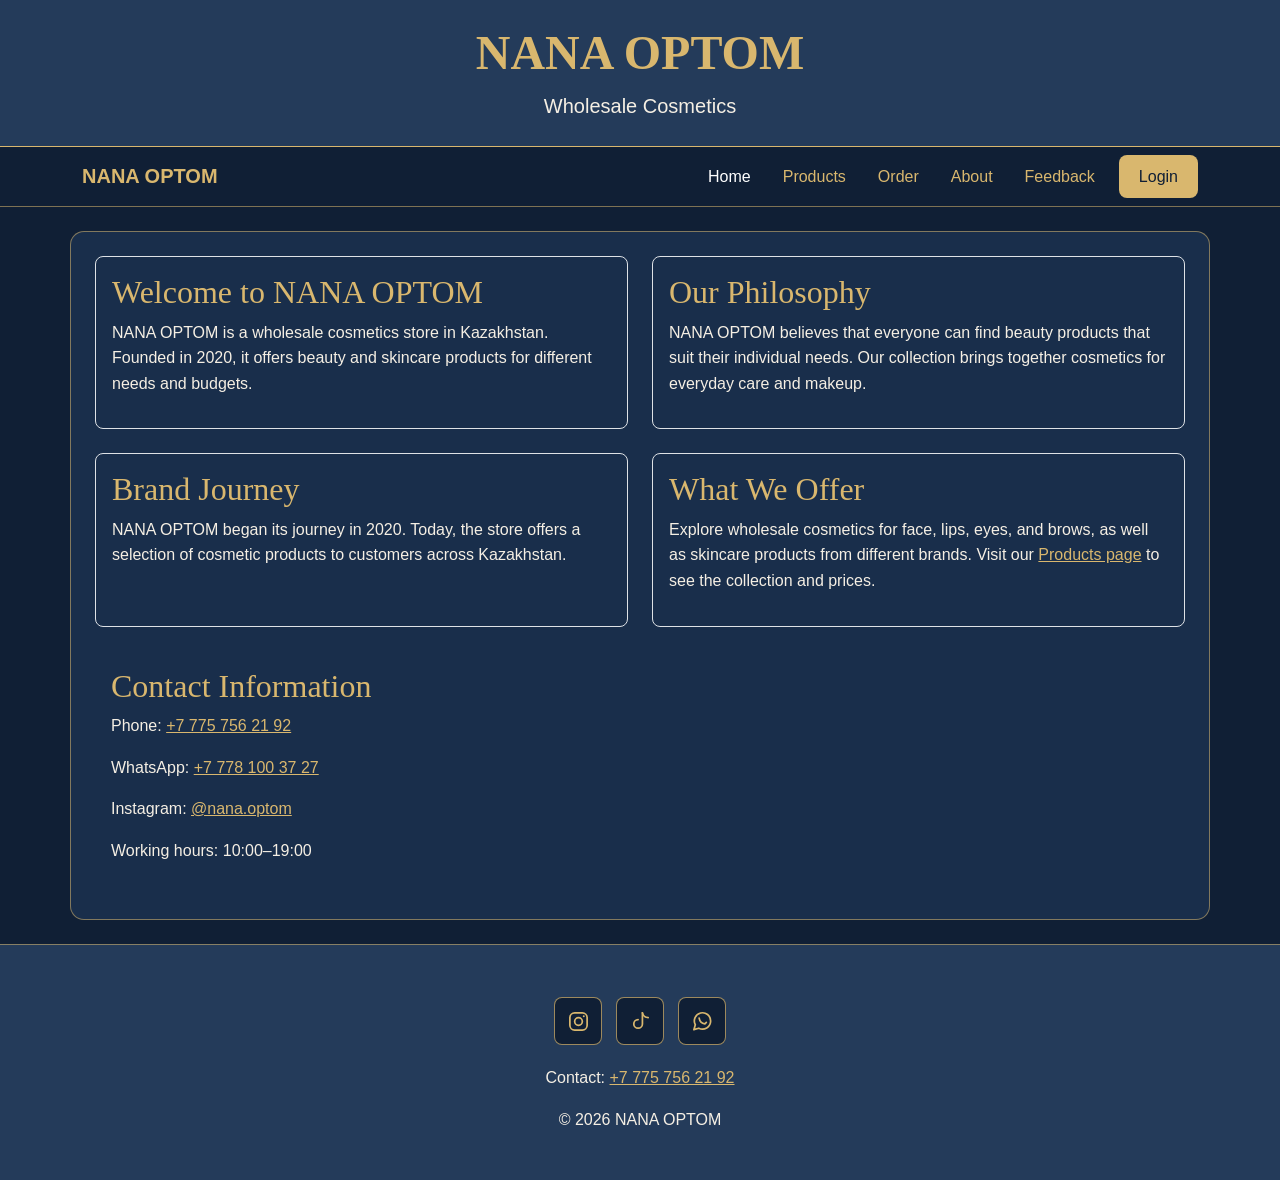
==== index.html @ 9f7e3921 "Add files via upload" ====
<!DOCTYPE html>
<!-- Authors: Aida Khalila and Assiya Yesmagambet -->
<html lang="en">

<head>
    <meta charset="UTF-8">
    <meta name="viewport" content="width=device-width, initial-scale=1.0">
    <meta name="description" content="NANA OPTOM wholesale cosmetics store">
    <meta name="author" content="Aida Khalila and Assiya Yesmagambet">
    <title>NANA OPTOM | Home</title>

    <!-- Bootstrap 5.3.3 -->
    <link href="https://cdn.jsdelivr.net/npm/bootstrap@5.3.3/dist/css/bootstrap.min.css" rel="stylesheet">

    <!-- Custom CSS -->
    <link rel="stylesheet" href="css/base.css">
</head>

<body>

<header class="text-center py-4 px-3">
    <h1 class="display-5 fw-bold">NANA OPTOM</h1>
    <p class="lead mb-0">Wholesale Cosmetics</p>
</header>

<!-- Bootstrap responsive navigation -->
<nav class="navbar navbar-expand-lg navbar-dark">
    <div class="container">

        <a class="navbar-brand fw-bold" href="index.html">
            NANA OPTOM
        </a>

        <button class="navbar-toggler"
                type="button"
                data-bs-toggle="collapse"
                data-bs-target="#mainNavbar"
                aria-controls="mainNavbar"
                aria-expanded="false"
                aria-label="Toggle navigation">
            <span class="navbar-toggler-icon"></span>
        </button>

        <div class="collapse navbar-collapse" id="mainNavbar">
            <ul class="navbar-nav ms-auto align-items-lg-center gap-lg-3">

                <li class="nav-item">
                    <a class="nav-link active"
                       aria-current="page"
                       href="index.html">Home</a>
                </li>

                <li class="nav-item">
                    <a class="nav-link" href="products.html">Products</a>
                </li>

                <li class="nav-item">
                    <a class="nav-link" href="order.html">Order</a>
                </li>

                <li class="nav-item">
                    <a class="nav-link" href="about.html">About</a>
                </li>

                <li class="nav-item">
                    <a class="nav-link" href="feedback.html">Feedback</a>
                </li>

            </ul>
        </div>

        <!-- Login remains visible outside the collapsed menu -->
        <a class="nav-link login-link ms-3" href="login.html">Login</a>

    </div>
</nav>

<!-- Bootstrap container keeps content centered -->
<main id="home-main" class="container my-4 p-4">

    <!-- Bootstrap Grid: two columns on tablets and desktops -->
    <div class="row g-4">

        <div class="col-12 col-md-6">
            <section id="welcome-section"
                     class="h-100 p-3 border rounded-3">

                <h2>Welcome to NANA OPTOM</h2>

                <p>
                    NANA OPTOM is a wholesale cosmetics store in Kazakhstan.
                    Founded in 2020, it offers beauty and skincare products
                    for different needs and budgets.
                </p>

            </section>
        </div>

        <div class="col-12 col-md-6">
            <section id="philosophy-section"
                     class="h-100 p-3 border rounded-3">

                <h2>Our Philosophy</h2>

                <p>
                    NANA OPTOM believes that everyone can find beauty products
                    that suit their individual needs. Our collection brings
                    together cosmetics for everyday care and makeup.
                </p>

            </section>
        </div>

        <div class="col-12 col-md-6">
            <section id="journey-section"
                     class="h-100 p-3 border rounded-3">

                <h2>Brand Journey</h2>

                <p>
                    NANA OPTOM began its journey in 2020.
                    Today, the store offers a selection of cosmetic products
                    to customers across Kazakhstan.
                </p>

            </section>
        </div>

        <div class="col-12 col-md-6">
            <section id="offer-section"
                     class="h-100 p-3 border rounded-3">

                <h2>What We Offer</h2>

                <p>
                    Explore wholesale cosmetics for face, lips, eyes, and brows,
                    as well as skincare products from different brands.
                    Visit our <a href="products.html">Products page</a>
                    to see the collection and prices.
                </p>

            </section>
        </div>

    </div>

    <!-- Contact information -->
    <section id="contact-section" class="mt-4 p-3">

        <h2>Contact Information</h2>

        <p>
            Phone:
            <a href="tel:+77757562192">+7 775 756 21 92</a>
        </p>

        <p>
            WhatsApp:
            <a href="https://wa.me/77781003727"
               target="_blank"
               rel="noopener noreferrer">
                +7 778 100 37 27
            </a>
        </p>

        <p>
            Instagram:
            <a href="https://www.instagram.com/nana.optom/"
               target="_blank"
               rel="noopener noreferrer">
                @nana.optom
            </a>
        </p>

        <p>Working hours: 10:00–19:00</p>

    </section>

</main>

<footer>

    <div class="footer-social">

        <!-- Instagram -->
        <a href="https://www.instagram.com/nana.optom/"
           target="_blank"
           rel="noopener noreferrer"
           aria-label="Instagram"
           title="Instagram">

            <svg viewBox="0 0 24 24" aria-hidden="true">
                <rect x="3" y="3" width="18" height="18" rx="5"></rect>
                <circle cx="12" cy="12" r="4"></circle>
                <circle cx="17.5" cy="6.5" r="1" class="icon-dot"></circle>
            </svg>

        </a>

        <!-- TikTok -->
        <a href="https://www.tiktok.com/@nana.optom?_r=1&amp;_t=ZS-9A1kYobpDSX"
           target="_blank"
           rel="noopener noreferrer"
           aria-label="TikTok"
           title="TikTok">

            <svg viewBox="0 0 24 24" aria-hidden="true">
                <path d="M14 3v11.5a4.5 4.5 0 1 1-4.5-4.5"></path>
                <path d="M14 3c.7 3.2 2.5 4.8 6 5"></path>
            </svg>

        </a>

        <!-- WhatsApp -->
        <a href="https://wa.me/77781003727"
           target="_blank"
           rel="noopener noreferrer"
           aria-label="WhatsApp"
           title="WhatsApp">

            <svg viewBox="0 0 24 24" aria-hidden="true">
                <path d="M20.5 11.5a8.5 8.5 0 0 1-12.4 7.5L3 20.5l1.5-5.1A8.5 8.5 0 1 1 20.5 11.5Z"></path>
                <path d="M8.5 8.5c.5 3 3 5.5 6 6l1.5-1.5"></path>
            </svg>

        </a>

    </div>

    <p>
        Contact:
        <a href="tel:+77757562192">+7 775 756 21 92</a>
    </p>

    <p>&copy; 2026 NANA OPTOM</p>

</footer>

<!-- Bootstrap 5.3.3 JavaScript bundle -->
<script src="https://cdn.jsdelivr.net/npm/bootstrap@5.3.3/dist/js/bootstrap.bundle.min.js"></script>

</body>
</html>
---- css/base.css ----
/* NANA OPTOM — Shared navy & gold styles */

body {
    background: #101F35;
    color: #F5EFE4;
    font-family: "Trebuchet MS", Arial, sans-serif;
    line-height: 1.6;
}

h1,
h2,
h3 {
    color: #D9B76E;
    font-family: Georgia, "Times New Roman", serif;
}

/* Header */

header,
footer {
    background: #243B5A;
    color: #F5EFE4;
    text-align: center;
}

header {
    border-bottom: 1px solid #D9B76E;
}

/* Navigation */

.navbar {
    background: #101F35;
    border-bottom: 1px solid rgba(217, 183, 110, .55);
}

.navbar .navbar-brand,
.navbar .nav-link,
footer a {
    color: #D9B76E;
}

.navbar .nav-link {
    transition: color .2s ease;
}

.navbar .nav-link:hover,
.navbar .nav-link.active,
footer a:hover {
    color: #FFFFFF;
}

.navbar .login-link,
.navbar .login-link.active {
    padding: 9px 20px;
    background: #D9B76E;
    color: #101F35;
    border-radius: 8px;
}

.navbar .login-link:hover {
    background: #F4D999;
    color: #101F35;
}

.navbar .navbar-toggler {
    border-color: #D9B76E;
}

/* Main content */

main {
    background: #192E4B;
    color: #F5EFE4;
    border: 1px solid rgba(217, 183, 110, .55);
    border-radius: 14px;
}

main h1,
main h2,
main h3,
main a {
    color: #D9B76E;
}

main a:hover {
    color: #FFFFFF;
}

/* Footer */

footer {
    border-top: 1px solid rgba(217, 183, 110, .55);
    padding: 32px 20px;
}

.footer-social {
    display: flex;
    justify-content: center;
    gap: 14px;
    margin: 20px 0;
}

.footer-social a {
    display: flex;
    justify-content: center;
    align-items: center;
    width: 48px;
    height: 48px;
    background: #101F35;
    border: 1px solid rgba(217, 183, 110, .7);
    border-radius: 8px;
    transition: background .2s ease, color .2s ease;
}

.footer-social a:hover {
    background: #D9B76E;
    color: #101F35;
}

.footer-social svg {
    width: 23px;
    height: 23px;
    fill: none;
    stroke: currentColor;
    stroke-width: 1.8;
    stroke-linecap: round;
    stroke-linejoin: round;
}

.footer-social .icon-dot {
    fill: currentColor;
    stroke: none;
}

/* States prepared for future JavaScript */

.hidden {
    display: none;
}

.active {
    border-color: #D9B76E;
}

.selected {
    background: #D9B76E;
    color: #101F35;
}

.error {
    color: #FFB3B3;
    border-color: #DC3545;
}

.success {
    color: #B8F2C8;
    border-color: #198754;
}
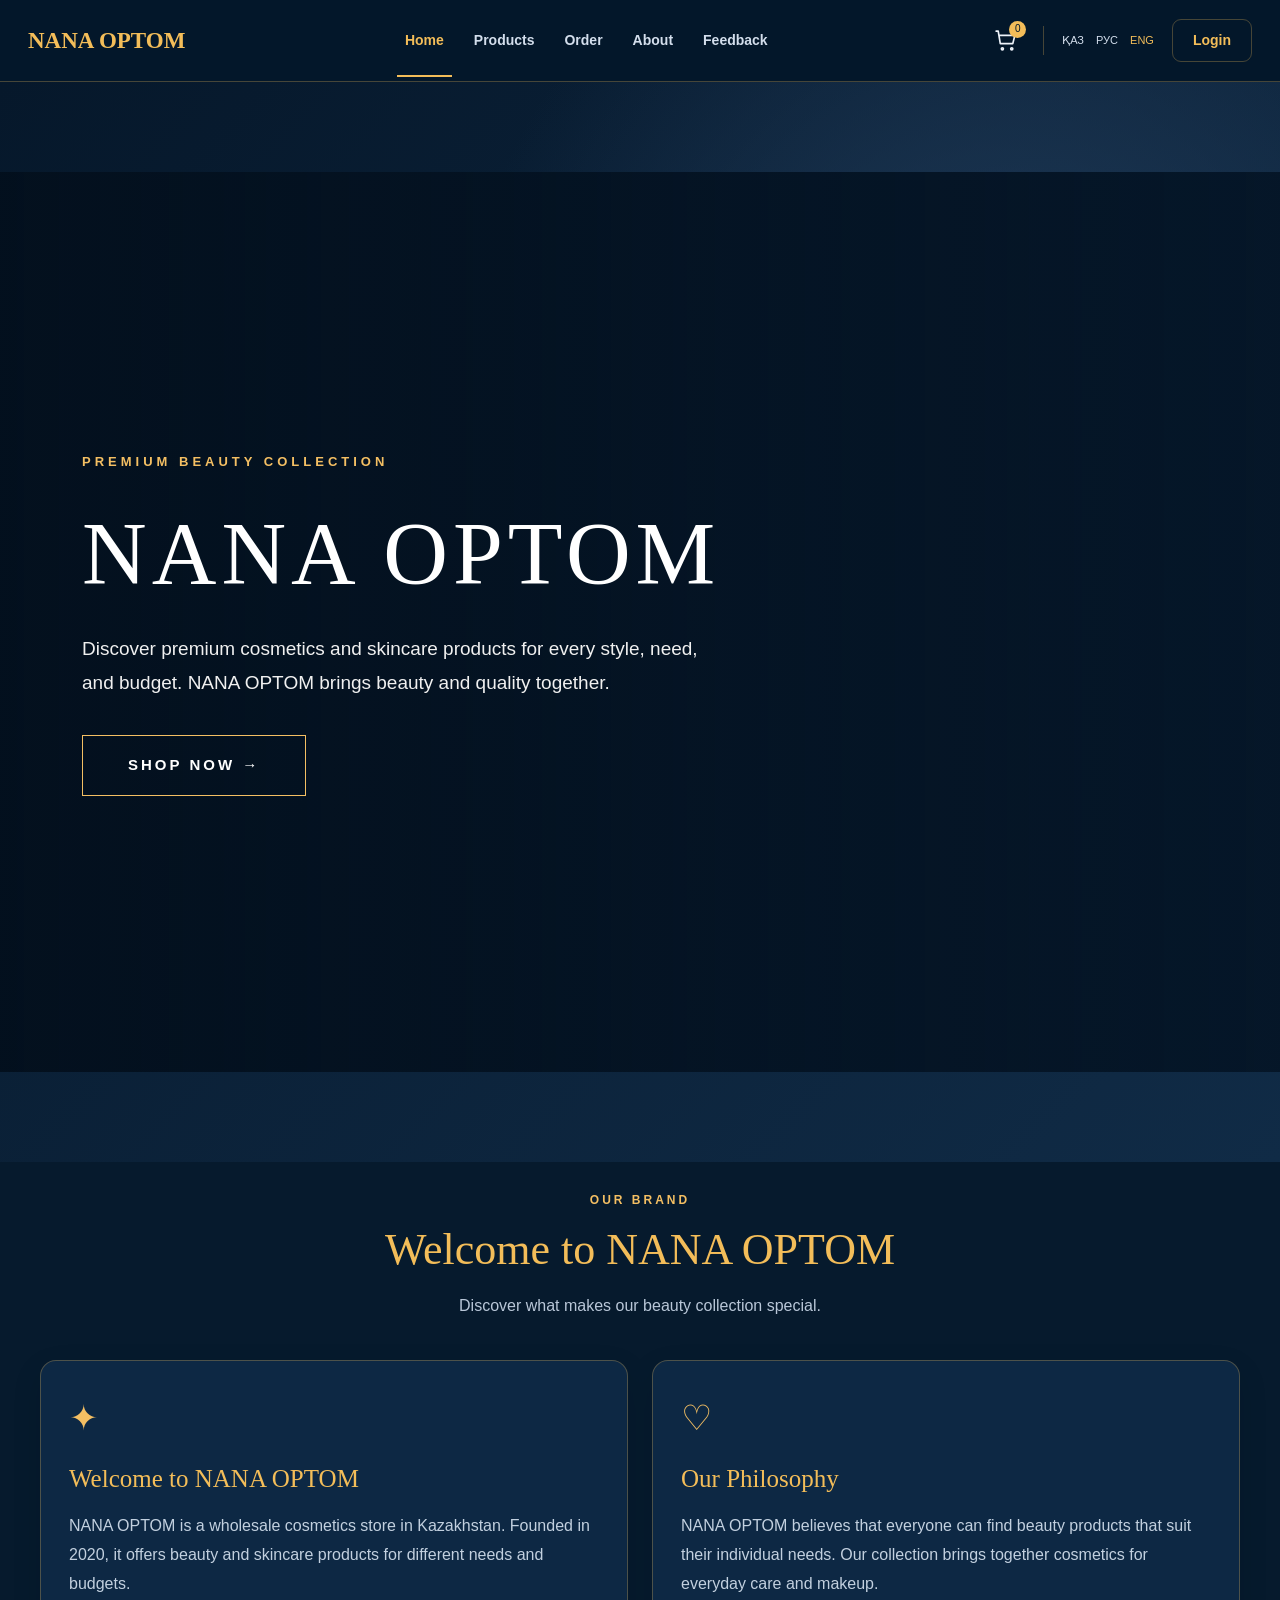
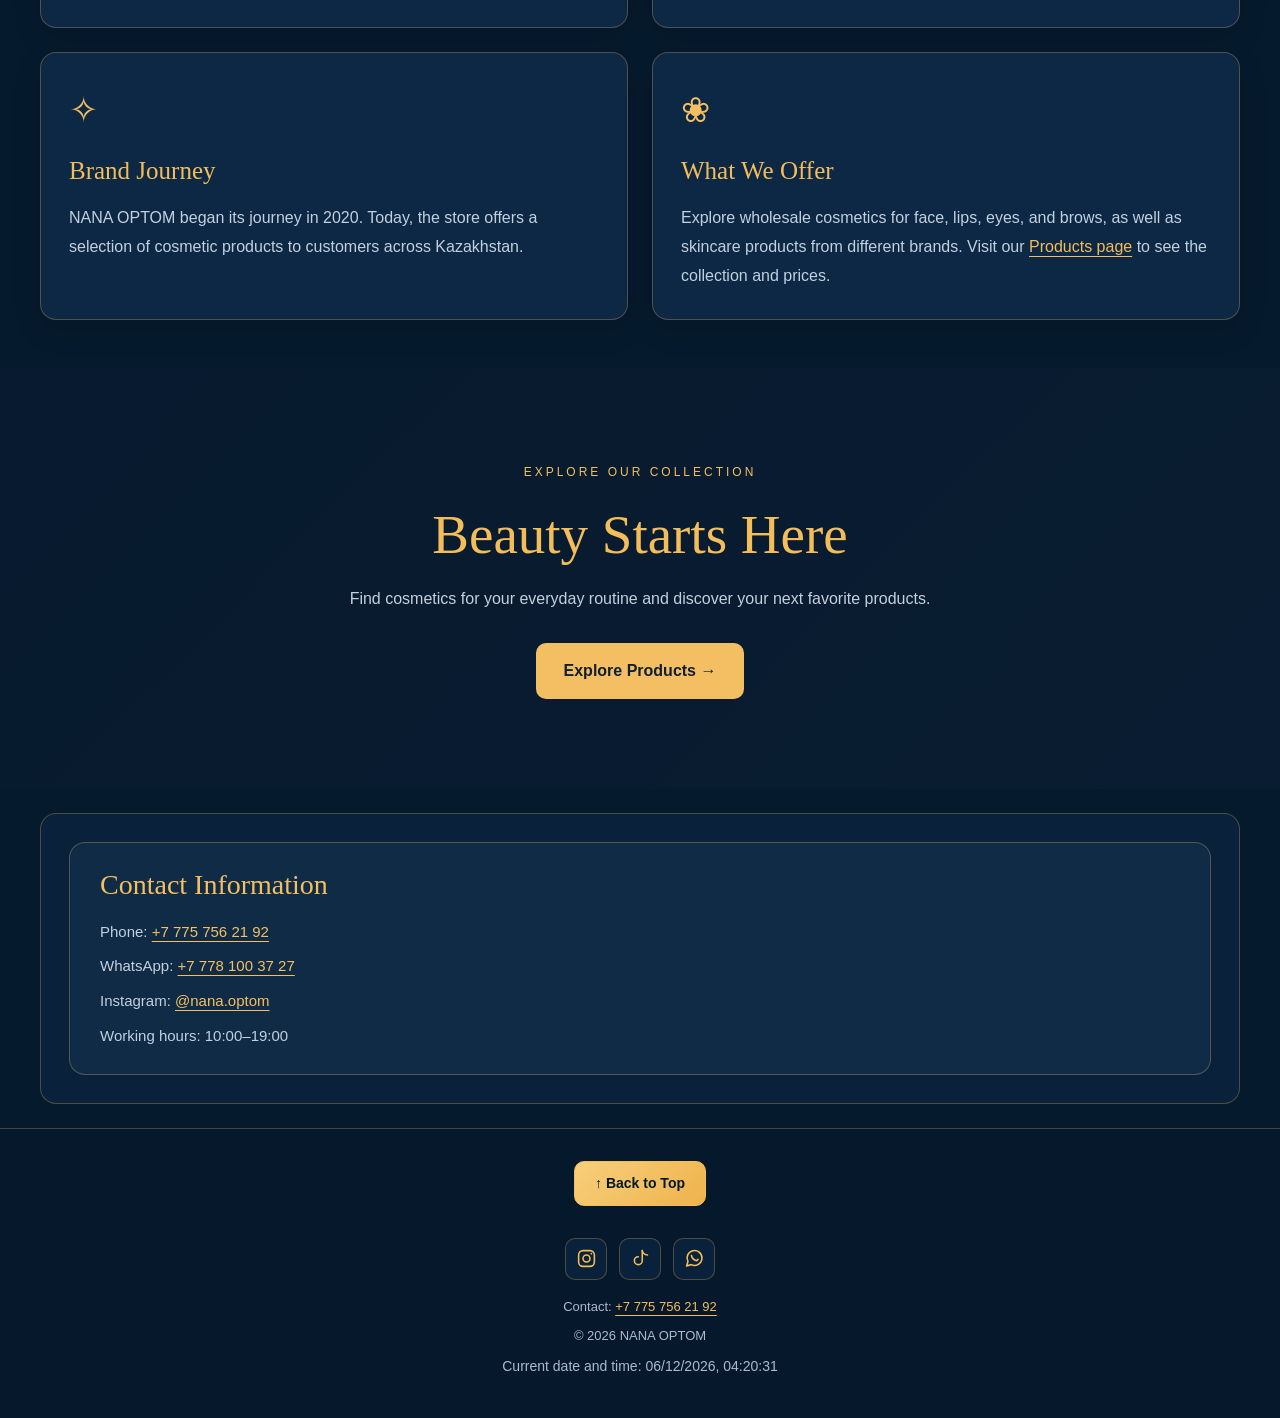
==== commit 8ab85d90: "Add files via upload" ====
--- a/index.html
+++ b/index.html
@@ -1,3 +1,4 @@
+
 <!DOCTYPE html>
 <!-- Authors: Aida Khalila and Assiya Yesmagambet -->
 <html lang="en">
@@ -7,6 +8,7 @@
     <meta name="viewport" content="width=device-width, initial-scale=1.0">
     <meta name="description" content="NANA OPTOM wholesale cosmetics store">
     <meta name="author" content="Aida Khalila and Assiya Yesmagambet">
+
     <title>NANA OPTOM | Home</title>
 
     <!-- Bootstrap 5.3.3 -->
@@ -14,17 +16,15 @@
 
     <!-- Custom CSS -->
     <link rel="stylesheet" href="css/base.css">
+    <link rel="stylesheet" href="css/theme.css">
+    <link rel="stylesheet" href="css/home.css">
+    <link rel="stylesheet" href="css/inner-pages.css">
 </head>
 
 <body>
 
-<header class="text-center py-4 px-3">
-    <h1 class="display-5 fw-bold">NANA OPTOM</h1>
-    <p class="lead mb-0">Wholesale Cosmetics</p>
-</header>
-
-<!-- Bootstrap responsive navigation -->
-<nav class="navbar navbar-expand-lg navbar-dark">
+<!-- NAVIGATION -->
+<nav class="navbar navbar-expand-xl navbar-dark">
     <div class="container">
 
         <a class="navbar-brand fw-bold" href="index.html">
@@ -45,9 +45,7 @@
             <ul class="navbar-nav ms-auto align-items-lg-center gap-lg-3">
 
                 <li class="nav-item">
-                    <a class="nav-link active"
-                       aria-current="page"
-                       href="index.html">Home</a>
+                    <a class="nav-link active" aria-current="page" href="index.html">Home</a>
                 </li>
 
                 <li class="nav-item">
@@ -69,21 +67,69 @@
             </ul>
         </div>
 
-        <!-- Login remains visible outside the collapsed menu -->
         <a class="nav-link login-link ms-3" href="login.html">Login</a>
 
     </div>
 </nav>
 
-<!-- Bootstrap container keeps content centered -->
-<main id="home-main" class="container my-4 p-4">
-
-    <!-- Bootstrap Grid: two columns on tablets and desktops -->
+<!-- HERO SECTION -->
+<section class="home-hero">
+
+    
+<!-- FULL SCREEN VIDEO HERO -->
+<section class="home-video-hero">
+
+    <video class="home-background-video"
+           autoplay
+           muted
+           loop
+           playsinline
+           preload="metadata">
+        <source src="videos/nana-beauty.mp4" type="video/mp4">
+    </video>
+
+    <div class="home-video-overlay"></div>
+
+    <div class="container home-video-content">
+
+        <span class="home-video-label">
+            PREMIUM BEAUTY COLLECTION
+        </span>
+
+        <h1>NANA OPTOM</h1>
+
+        <p>
+            Discover premium cosmetics and skincare
+            products for every style, need, and budget.
+            NANA OPTOM brings beauty and quality together.
+        </p>
+
+        <a href="products.html" class="home-video-button">
+            SHOP NOW →
+        </a>
+
+    </div>
+
+</section>
+
+
+</section>
+
+<!-- MAIN CONTENT -->
+<main id="home-main" class="container my-5 p-4">
+
+    <div class="section-heading text-center">
+        <span>OUR BRAND</span>
+        <h2>Welcome to NANA OPTOM</h2>
+        <p>Discover what makes our beauty collection special.</p>
+    </div>
+
     <div class="row g-4">
 
         <div class="col-12 col-md-6">
-            <section id="welcome-section"
-                     class="h-100 p-3 border rounded-3">
+            <section id="welcome-section" class="home-info-card h-100">
+
+                <div class="home-card-icon">✦</div>
 
                 <h2>Welcome to NANA OPTOM</h2>
 
@@ -97,8 +143,9 @@
         </div>
 
         <div class="col-12 col-md-6">
-            <section id="philosophy-section"
-                     class="h-100 p-3 border rounded-3">
+            <section id="philosophy-section" class="home-info-card h-100">
+
+                <div class="home-card-icon">♡</div>
 
                 <h2>Our Philosophy</h2>
 
@@ -112,8 +159,9 @@
         </div>
 
         <div class="col-12 col-md-6">
-            <section id="journey-section"
-                     class="h-100 p-3 border rounded-3">
+            <section id="journey-section" class="home-info-card h-100">
+
+                <div class="home-card-icon">✧</div>
 
                 <h2>Brand Journey</h2>
 
@@ -127,8 +175,9 @@
         </div>
 
         <div class="col-12 col-md-6">
-            <section id="offer-section"
-                     class="h-100 p-3 border rounded-3">
+            <section id="offer-section" class="home-info-card h-100">
+
+                <div class="home-card-icon">❀</div>
 
                 <h2>What We Offer</h2>
 
@@ -144,8 +193,35 @@
 
     </div>
 
-    <!-- Contact information -->
-    <section id="contact-section" class="mt-4 p-3">
+</main>
+
+<!-- COLLECTION BANNER -->
+<section class="collection-banner">
+
+    <div class="container text-center">
+
+        <span>EXPLORE OUR COLLECTION</span>
+
+        <h2>Beauty Starts Here</h2>
+
+        <p>
+            Find cosmetics for your everyday routine
+            and discover your next favorite products.
+        </p>
+
+        <a href="products.html" class="hero-btn-primary">
+            Explore Products →
+        </a>
+
+    </div>
+
+</section>
+
+
+<!-- CONTACT INFORMATION -->
+<section id="contact-section" class="container my-4">
+
+    <div class="contact-simple">
 
         <h2>Contact Information</h2>
 
@@ -174,15 +250,16 @@
 
         <p>Working hours: 10:00–19:00</p>
 
-    </section>
-
-</main>
-
+    </div>
+
+</section>
+
+
+<!-- FOOTER -->
 <footer>
 
     <div class="footer-social">
 
-        <!-- Instagram -->
         <a href="https://www.instagram.com/nana.optom/"
            target="_blank"
            rel="noopener noreferrer"
@@ -194,10 +271,8 @@
                 <circle cx="12" cy="12" r="4"></circle>
                 <circle cx="17.5" cy="6.5" r="1" class="icon-dot"></circle>
             </svg>
-
-        </a>
-
-        <!-- TikTok -->
+        </a>
+
         <a href="https://www.tiktok.com/@nana.optom?_r=1&amp;_t=ZS-9A1kYobpDSX"
            target="_blank"
            rel="noopener noreferrer"
@@ -208,10 +283,8 @@
                 <path d="M14 3v11.5a4.5 4.5 0 1 1-4.5-4.5"></path>
                 <path d="M14 3c.7 3.2 2.5 4.8 6 5"></path>
             </svg>
-
-        </a>
-
-        <!-- WhatsApp -->
+        </a>
+
         <a href="https://wa.me/77781003727"
            target="_blank"
            rel="noopener noreferrer"
@@ -222,7 +295,6 @@
                 <path d="M20.5 11.5a8.5 8.5 0 0 1-12.4 7.5L3 20.5l1.5-5.1A8.5 8.5 0 1 1 20.5 11.5Z"></path>
                 <path d="M8.5 8.5c.5 3 3 5.5 6 6l1.5-1.5"></path>
             </svg>
-
         </a>
 
     </div>
@@ -236,8 +308,9 @@
 
 </footer>
 
-<!-- Bootstrap 5.3.3 JavaScript bundle -->
+<!-- JavaScript -->
 <script src="https://cdn.jsdelivr.net/npm/bootstrap@5.3.3/dist/js/bootstrap.bundle.min.js"></script>
+<script src="js/main.js" defer></script>
 
 </body>
-</html>+</html>
--- a/css/base.css
+++ b/css/base.css
@@ -1,98 +1,113 @@
-/* NANA OPTOM — Shared navy & gold styles */
+
+/* NANA OPTOM — CLEAN NAVY & GOLD DESIGN */
+
+:root {
+    --navy: #101f35;
+    --navy-light: #192e4b;
+    --navy-card: #203653;
+    --gold: #f4bf63;
+    --text: #f5efe4;
+    --muted: #b9c7d8;
+}
+
+* {
+    box-sizing: border-box;
+}
 
 body {
-    background: #101F35;
-    color: #F5EFE4;
+    margin: 0;
+    background: var(--navy);
+    color: var(--text);
     font-family: "Trebuchet MS", Arial, sans-serif;
     line-height: 1.6;
 }
 
-h1,
-h2,
-h3 {
-    color: #D9B76E;
+h1, h2, h3 {
+    color: var(--gold);
     font-family: Georgia, "Times New Roman", serif;
 }
 
-/* Header */
+/* HEADER */
 
 header,
 footer {
-    background: #243B5A;
-    color: #F5EFE4;
+    background: #243b5a;
+    color: var(--text);
     text-align: center;
 }
 
 header {
-    border-bottom: 1px solid #D9B76E;
-}
-
-/* Navigation */
+    border-bottom: 1px solid var(--gold);
+}
+
+footer {
+    border-top: 1px solid rgba(244, 191, 99, 0.4);
+    padding: 32px 20px;
+}
+
+footer a {
+    color: var(--gold);
+}
+
+footer a:hover {
+    color: white;
+}
+
+/* NAVIGATION */
 
 .navbar {
-    background: #101F35;
-    border-bottom: 1px solid rgba(217, 183, 110, .55);
+    background: var(--navy);
+    border-bottom: 1px solid rgba(244, 191, 99, 0.4);
 }
 
 .navbar .navbar-brand,
-.navbar .nav-link,
-footer a {
-    color: #D9B76E;
-}
-
 .navbar .nav-link {
-    transition: color .2s ease;
+    color: var(--gold);
 }
 
 .navbar .nav-link:hover,
-.navbar .nav-link.active,
-footer a:hover {
-    color: #FFFFFF;
+.navbar .nav-link.active {
+    color: white;
 }
 
 .navbar .login-link,
 .navbar .login-link.active {
     padding: 9px 20px;
-    background: #D9B76E;
-    color: #101F35;
+    background: var(--gold);
+    color: var(--navy);
     border-radius: 8px;
 }
 
 .navbar .login-link:hover {
-    background: #F4D999;
-    color: #101F35;
+    background: #ffda91;
+    color: var(--navy);
 }
 
 .navbar .navbar-toggler {
-    border-color: #D9B76E;
-}
-
-/* Main content */
+    border-color: var(--gold);
+}
+
+/* MAIN */
 
 main {
-    background: #192E4B;
-    color: #F5EFE4;
-    border: 1px solid rgba(217, 183, 110, .55);
-    border-radius: 14px;
+    background: var(--navy-light);
+    color: var(--text);
+    border: 1px solid rgba(244, 191, 99, 0.4);
+    border-radius: 16px;
 }
 
 main h1,
 main h2,
 main h3,
 main a {
-    color: #D9B76E;
+    color: var(--gold);
 }
 
 main a:hover {
-    color: #FFFFFF;
-}
-
-/* Footer */
-
-footer {
-    border-top: 1px solid rgba(217, 183, 110, .55);
-    padding: 32px 20px;
-}
+    color: white;
+}
+
+/* SOCIAL ICONS */
 
 .footer-social {
     display: flex;
@@ -107,15 +122,15 @@
     align-items: center;
     width: 48px;
     height: 48px;
-    background: #101F35;
-    border: 1px solid rgba(217, 183, 110, .7);
-    border-radius: 8px;
-    transition: background .2s ease, color .2s ease;
+    background: var(--navy);
+    border: 1px solid var(--gold);
+    border-radius: 10px;
+    transition: background 0.2s, color 0.2s;
 }
 
 .footer-social a:hover {
-    background: #D9B76E;
-    color: #101F35;
+    background: var(--gold);
+    color: var(--navy);
 }
 
 .footer-social svg {
@@ -133,27 +148,376 @@
     stroke: none;
 }
 
-/* States prepared for future JavaScript */
+/* COMMON STATES */
 
 .hidden {
     display: none;
 }
 
 .active {
-    border-color: #D9B76E;
+    border-color: var(--gold);
 }
 
 .selected {
-    background: #D9B76E;
-    color: #101F35;
+    background: var(--gold);
+    color: var(--navy);
 }
 
 .error {
-    color: #FFB3B3;
-    border-color: #DC3545;
+    color: #ffb3b3;
+    border-color: #dc3545;
 }
 
 .success {
-    color: #B8F2C8;
+    color: #b8f2c8;
     border-color: #198754;
-}+}
+
+/* =========================================
+   ORDER PAGE — FIXED LAYOUT
+========================================= */
+
+#order-main {
+    width: calc(100% - 24px);
+    max-width: 1250px;
+    margin-left: auto;
+    margin-right: auto;
+}
+
+#order-section {
+    width: 100%;
+    background: var(--navy-light);
+    border: 1px solid rgba(244, 191, 99, 0.25);
+    border-radius: 18px;
+    padding: 28px;
+}
+
+#order-section h2 {
+    font-size: 28px;
+    font-weight: 700;
+    margin-bottom: 12px;
+}
+
+/* Three equal, full-width columns */
+
+#order-form {
+    display: grid;
+    grid-template-columns: repeat(3, minmax(0, 1fr));
+    gap: 22px;
+    align-items: stretch;
+    width: 100%;
+}
+
+/* CRITICAL FIX: Fieldsets must fill columns */
+
+#order-form > fieldset {
+    display: block;
+    width: 100%;
+    min-width: 0;
+    max-width: none;
+    margin: 0;
+    padding: 20px;
+    border: 1px solid rgba(244, 191, 99, 0.4);
+    border-radius: 15px;
+    grid-column: auto;
+    grid-row: auto;
+    justify-self: stretch;
+    align-self: stretch;
+}
+
+/* Fieldset titles */
+
+#order-form > fieldset > legend {
+    float: none;
+    display: table;
+    width: auto;
+    max-width: 100%;
+    padding: 0 10px;
+    margin-bottom: 15px;
+    color: var(--gold);
+    font-size: 19px;
+    font-weight: 600;
+    line-height: 1.4;
+}
+
+/* Form groups */
+
+#order-form fieldset > div,
+#order-form .mb-3,
+#order-form .form-group {
+    min-width: 0;
+    max-width: 100%;
+}
+
+/* Inputs */
+
+#order-form input:not([type="radio"]):not([type="checkbox"]),
+#order-form select,
+#order-form textarea {
+    display: block;
+    width: 100%;
+    min-width: 0;
+    max-width: 100%;
+    min-height: 46px;
+    padding: 11px 13px;
+    background: #263f5f;
+    color: white;
+    border: 1px solid #cba45d;
+    border-radius: 10px;
+}
+
+#order-form input::placeholder,
+#order-form textarea::placeholder {
+    color: #c2cedc;
+    opacity: 1;
+}
+
+#order-form input:focus,
+#order-form select:focus,
+#order-form textarea:focus {
+    background: #304c70;
+    color: white;
+    border-color: var(--gold);
+    box-shadow: 0 0 0 3px rgba(244, 191, 99, 0.15);
+    outline: none;
+}
+
+#order-form select {
+    color-scheme: dark;
+}
+
+#order-form select option {
+    background: #263f5f;
+    color: white;
+}
+
+/* Labels */
+
+#order-form label {
+    font-size: 14px;
+    line-height: 1.5;
+    margin-bottom: 6px;
+}
+
+#order-form textarea {
+    min-height: 100px;
+    resize: vertical;
+}
+
+/* Bootstrap rows inside form */
+
+#order-form .row {
+    width: 100%;
+    margin-left: 0;
+    margin-right: 0;
+}
+
+#order-form .row > * {
+    min-width: 0;
+}
+
+/* Radio and checkbox */
+
+#order-form .form-check-input {
+    background-color: #263f5f;
+    border-color: var(--gold);
+}
+
+#order-form .form-check-input:checked {
+    background-color: var(--gold);
+    border-color: var(--gold);
+}
+
+/* Buttons */
+
+#order-form button {
+    border-radius: 10px;
+    font-weight: 600;
+}
+
+#order-form button[type="submit"] {
+    background: var(--gold);
+    border-color: var(--gold);
+    color: var(--navy);
+}
+
+#order-form button[type="submit"]:hover {
+    background: #ffda91;
+}
+
+/* =========================================
+   CART SUMMARY
+========================================= */
+
+.nana-cart-summary {
+    background: var(--navy-card);
+    border: 1px solid rgba(244, 191, 99, 0.3);
+    border-radius: 14px;
+    padding: 18px;
+    margin-bottom: 20px;
+}
+
+.nana-cart-summary h3 {
+    color: var(--gold);
+    font-size: 20px;
+}
+
+/* =========================================
+   ORDER CONFIRMATION
+========================================= */
+
+#order-confirmation.nana-premium {
+    background: #14243b;
+    border: 1px solid rgba(244, 191, 99, 0.35);
+    border-radius: 18px;
+    padding: 22px;
+    margin-top: 24px;
+}
+
+#order-confirmation.nana-premium h3 {
+    color: var(--gold);
+    font-size: 25px;
+}
+
+#order-confirmation.nana-premium .list-group {
+    display: grid;
+    grid-template-columns: repeat(2, minmax(0, 1fr));
+    gap: 10px;
+}
+
+#order-confirmation.nana-premium .list-group-item {
+    background: var(--navy-card);
+    color: white;
+    border: 1px solid rgba(255, 255, 255, 0.08);
+    border-radius: 10px;
+    padding: 12px 14px;
+    font-size: 14px;
+    overflow-wrap: anywhere;
+}
+
+#order-confirmation.nana-premium .list-group-item strong {
+    color: var(--gold);
+}
+
+#order-confirmation.nana-premium .list-group-item:has(ul) {
+    grid-column: 1 / -1;
+}
+
+#order-confirmation.nana-premium .list-group-item ul {
+    list-style: none;
+    padding: 0;
+    margin: 10px 0 0;
+}
+
+#order-confirmation.nana-premium .list-group-item li {
+    padding: 9px 12px;
+    margin-bottom: 6px;
+    background: rgba(255, 255, 255, 0.05);
+    border-left: 3px solid var(--gold);
+    border-radius: 7px;
+}
+
+#order-confirmation.nana-premium .list-group-item.fw-bold {
+    grid-column: 1 / -1;
+    background: var(--gold);
+    color: var(--navy);
+    font-size: 20px;
+    font-weight: 700;
+    text-align: right;
+}
+
+/* =========================================
+   ABOUT PAGE
+========================================= */
+
+#about-main input[type="search"],
+#about-main input[type="text"],
+#about-main .form-control,
+#about-main .form-select,
+#about-main select {
+    background: #243b5a;
+    color: white;
+    border: 1px solid #cba45d;
+    border-radius: 12px;
+    padding: 12px 16px;
+    min-height: 48px;
+}
+
+#about-main input::placeholder {
+    color: var(--muted);
+    opacity: 1;
+}
+
+#about-main input:focus,
+#about-main select:focus {
+    background: #304c70;
+    color: white;
+    border-color: var(--gold);
+    box-shadow: 0 0 0 3px rgba(244, 191, 99, 0.15);
+}
+
+#about-main select {
+    color-scheme: dark;
+    cursor: pointer;
+}
+
+#about-main select option {
+    background: #243b5a;
+    color: white;
+}
+
+#about-main .text-muted,
+#about-main .text-secondary {
+    color: var(--muted) !important;
+}
+
+#about-main .card {
+    background: #1b304d;
+    color: white;
+    border: 1px solid rgba(244, 191, 99, 0.25);
+    border-radius: 14px;
+}
+
+#about-main .card h3,
+#about-main .card h4,
+#about-main .card h5 {
+    color: var(--gold);
+}
+
+/* =========================================
+   RESPONSIVE
+========================================= */
+
+@media (max-width: 991px) {
+    #order-form {
+        grid-template-columns: repeat(2, minmax(0, 1fr));
+    }
+
+    #order-form > fieldset:nth-of-type(3) {
+        grid-column: 1 / -1;
+    }
+}
+
+@media (max-width: 767px) {
+    #order-main {
+        width: calc(100% - 16px);
+    }
+
+    #order-section {
+        padding: 16px;
+    }
+
+    #order-form {
+        grid-template-columns: 1fr;
+    }
+
+    #order-form > fieldset,
+    #order-form > fieldset:nth-of-type(3) {
+        grid-column: 1;
+        padding: 16px;
+    }
+
+    #order-confirmation.nana-premium .list-group {
+        grid-template-columns: 1fr;
+    }
+}
--- a/css/theme.css
+++ b/css/theme.css
@@ -0,0 +1,1373 @@
+/* NANA OPTOM — SHARED NAVY & GOLD THEME */
+
+:root {
+    --navy: #03172a;
+    --navy-light: #09213a;
+    --navy-card: #0d2844;
+    --gold: #f3bd59;
+    --text: #eef3fa;
+    --muted: #aabbd0;
+
+    --theme-input: #112f4e;
+    --theme-border: rgba(243, 189, 89, 0.28);
+    --theme-radius: 16px;
+}
+
+/* BASE */
+
+*,
+*::before,
+*::after {
+    box-sizing: border-box;
+}
+
+html {
+    scroll-behavior: smooth;
+}
+
+body {
+    min-height: 100vh;
+    margin: 0;
+    display: flex;
+    flex-direction: column;
+    background:
+        radial-gradient(
+            ellipse at top right,
+            rgba(26, 66, 102, 0.3),
+            transparent 55%
+        ),
+        var(--navy);
+    color: var(--text);
+    font-family: "Trebuchet MS", Arial, sans-serif;
+    line-height: 1.65;
+}
+
+h1,
+h2,
+h3,
+h4,
+h5,
+h6 {
+    color: var(--gold);
+    font-family: Georgia, "Times New Roman", serif;
+}
+
+p {
+    color: var(--muted);
+}
+
+a {
+    color: var(--gold);
+    text-underline-offset: 4px;
+}
+
+a:hover {
+    color: #ffe0a0;
+}
+
+img {
+    max-width: 100%;
+}
+
+button,
+input,
+select,
+textarea {
+    font: inherit;
+}
+
+a:focus-visible,
+button:focus-visible {
+    outline: 2px solid var(--gold);
+    outline-offset: 4px;
+}
+
+.hidden,
+[hidden] {
+    display: none !important;
+}
+
+/* NAVBAR — FIRST ON EVERY PAGE */
+
+body > .navbar {
+    order: -1;
+    width: 100%;
+    padding: 15px 0;
+    background: rgba(3, 23, 42, 0.96);
+    border-bottom: 1px solid var(--theme-border);
+}
+
+.navbar > .container {
+    max-width: 1280px;
+    gap: 12px;
+}
+
+.navbar .navbar-brand {
+    color: var(--gold);
+    font-family: Georgia, "Times New Roman", serif;
+    font-size: 23px;
+    letter-spacing: 1px;
+}
+
+.navbar .navbar-brand:hover {
+    color: #ffe0a0;
+}
+
+.navbar .nav-link {
+    color: #d3deec;
+    font-size: 14px;
+    font-weight: 600;
+    transition: color 0.2s ease;
+}
+
+.navbar .nav-link:hover,
+.navbar .nav-link.active {
+    color: var(--gold);
+}
+
+.navbar .login-link,
+.navbar .login-link.active {
+    padding: 9px 20px;
+    background: transparent;
+    color: var(--gold);
+    border: 1px solid var(--theme-border);
+    border-radius: 9px;
+    white-space: nowrap;
+}
+
+.navbar .login-link:hover {
+    background: var(--gold);
+    color: var(--navy);
+    border-color: var(--gold);
+}
+
+.navbar .navbar-toggler {
+    border-color: var(--theme-border);
+    border-radius: 8px;
+}
+
+.navbar .navbar-toggler:focus {
+    box-shadow: 0 0 0 3px rgba(243, 189, 89, 0.15);
+}
+
+.navbar .form-select {
+    width: auto !important;
+    min-height: 38px;
+    background-color: var(--theme-input) !important;
+    color: var(--gold) !important;
+    border-color: var(--theme-border) !important;
+    border-radius: 8px;
+    font-size: 12px;
+    color-scheme: dark;
+}
+
+/* PAGE HEADING */
+
+body > header {
+    background: transparent !important;
+    border: 0 !important;
+    padding: 42px 20px 12px !important;
+    text-align: center;
+}
+
+body > header h1 {
+    margin-bottom: 10px;
+    color: var(--gold);
+    font-size: clamp(30px, 4vw, 46px);
+    font-weight: 700;
+}
+
+body > header .lead {
+    max-width: 650px;
+    margin: 0 auto;
+    color: var(--muted);
+    font-size: 16px;
+}
+
+/* MAIN CONTENT */
+
+body > main {
+    flex: 1 0 auto;
+}
+
+#home-main,
+#products-main,
+#about-main,
+#feedback-main {
+    width: calc(100% - 40px);
+    max-width: 1200px;
+    margin: 24px auto 48px !important;
+    padding: 0 !important;
+    background: transparent !important;
+    border: 0 !important;
+    border-radius: 0;
+}
+
+main h2 {
+    font-size: clamp(23px, 2.5vw, 30px);
+    margin-bottom: 16px;
+}
+
+main h3 {
+    font-size: 21px;
+}
+
+main p {
+    color: var(--muted);
+}
+
+main .text-muted,
+main .text-secondary {
+    color: var(--muted) !important;
+}
+
+main mark {
+    padding: 2px 6px;
+    background: rgba(243, 189, 89, 0.16);
+    color: var(--gold);
+    border-radius: 4px;
+}
+
+main hr {
+    border-color: var(--theme-border);
+    opacity: 1;
+}
+
+/* BUTTONS */
+
+main .btn,
+footer .btn {
+    padding: 11px 20px;
+    border-radius: 10px;
+    font-size: 14px;
+    font-weight: 700;
+    transition:
+        background-color 0.2s ease,
+        border-color 0.2s ease,
+        color 0.2s ease;
+}
+
+main .btn-warning,
+main .gold-button,
+footer .btn-warning {
+    background: linear-gradient(135deg, #f8cf7b, #eeb34c);
+    color: var(--navy) !important;
+    border: 1px solid var(--gold);
+}
+
+main .btn-warning:hover,
+main .gold-button:hover,
+footer .btn-warning:hover {
+    background: #ffdc95;
+    color: var(--navy) !important;
+    border-color: #ffdc95;
+}
+
+main .btn-outline-warning {
+    background: transparent;
+    color: var(--gold);
+    border: 1px solid var(--theme-border);
+}
+
+main .btn-outline-warning:hover {
+    background: rgba(243, 189, 89, 0.12);
+    color: #ffe0a0;
+    border-color: var(--gold);
+}
+
+main .btn:disabled {
+    opacity: 0.55;
+}
+
+/* HOME */
+
+#home-main .row > div > section {
+    padding: 28px !important;
+    background: var(--navy-card);
+    border: 1px solid var(--theme-border) !important;
+    border-radius: var(--theme-radius) !important;
+    box-shadow: 0 10px 30px rgba(0, 0, 0, 0.1);
+}
+
+#home-main .row > div > section h2 {
+    font-size: 25px;
+}
+
+#home-main .row > div > section p:last-child {
+    margin-bottom: 0;
+}
+
+#contact-section {
+    padding: 28px !important;
+    background: var(--navy-light);
+    border: 1px solid var(--theme-border);
+    border-radius: var(--theme-radius);
+}
+
+#contact-section p {
+    margin-bottom: 10px;
+}
+
+#contact-section p:last-child {
+    margin-bottom: 0;
+}
+
+/* ABOUT */
+
+#about-main {
+    display: grid;
+    grid-template-columns: repeat(2, minmax(0, 1fr));
+    gap: 24px;
+    align-items: stretch;
+}
+
+#about-actions {
+    grid-column: 1 / -1;
+    display: flex;
+    flex-wrap: wrap;
+    align-items: center;
+    gap: 12px;
+    margin-bottom: 0 !important;
+    padding: 18px 22px;
+    background: var(--navy-light);
+    border: 1px solid var(--theme-border);
+    border-radius: var(--theme-radius);
+}
+
+#about-actions span {
+    color: var(--muted);
+}
+
+#about-main > article,
+#about-main > section {
+    min-width: 0;
+    margin: 0 !important;
+    padding: 28px !important;
+    background: var(--navy-card) !important;
+    color: var(--text);
+    border: 1px solid var(--theme-border) !important;
+    border-radius: var(--theme-radius) !important;
+}
+
+#about-main .brand-year {
+    display: inline-block;
+    padding: 5px 12px;
+    background: rgba(243, 189, 89, 0.1);
+    color: var(--gold);
+    border: 1px solid var(--theme-border);
+    border-radius: 30px;
+    font-size: 13px;
+}
+
+#about-main .brand-photo {
+    margin: 0;
+}
+
+#about-main .brand-photo img {
+    display: block;
+    width: 100%;
+    max-width: 420px;
+    height: 280px;
+    margin: 0 auto;
+    object-fit: cover;
+    border-radius: 12px !important;
+    border: 1px solid var(--theme-border);
+}
+
+#about-main figcaption {
+    margin-top: 16px;
+    color: var(--gold);
+    text-align: center;
+}
+
+#about-main figcaption small {
+    display: block;
+    margin-top: 5px;
+    color: var(--muted);
+}
+
+#about-main aside {
+    padding: 0;
+    background: transparent;
+    border: 0;
+}
+
+#about-main ul,
+#about-main ol {
+    padding-left: 22px;
+    color: var(--muted);
+}
+
+#about-main li {
+    margin-bottom: 9px;
+}
+
+#about-main li::marker {
+    color: var(--gold);
+}
+
+#about-main dl {
+    display: grid;
+    grid-template-columns: 120px minmax(0, 1fr);
+    gap: 12px 18px;
+    margin: 0;
+}
+
+#about-main dt {
+    color: var(--gold);
+}
+
+#about-main dd {
+    margin: 0;
+    color: var(--muted);
+    overflow-wrap: anywhere;
+}
+
+/* PRODUCTS */
+
+#price-section {
+    padding: 28px;
+    background: var(--navy-light);
+    border: 1px solid var(--theme-border);
+    border-radius: var(--theme-radius);
+}
+
+#products-main .table-responsive {
+    border: 1px solid var(--theme-border);
+    border-radius: 12px;
+}
+
+#products-main .table {
+    --bs-table-color: var(--text);
+    --bs-table-bg: var(--navy-card);
+    --bs-table-border-color: rgba(243, 189, 89, 0.16);
+    --bs-table-hover-bg: #153655;
+    --bs-table-hover-color: var(--text);
+    --bs-table-striped-bg: #102d49;
+    --bs-table-striped-color: var(--text);
+
+    margin-bottom: 0;
+    font-size: 14px;
+}
+
+#products-main .table th {
+    padding: 16px;
+    background: #163553;
+    color: var(--gold);
+    font-weight: 700;
+    white-space: nowrap;
+}
+
+#products-main .table td {
+    padding: 14px 16px;
+    vertical-align: middle;
+}
+
+#products-main .table .btn {
+    padding: 7px 12px;
+    font-size: 12px;
+    white-space: nowrap;
+}
+
+#product-list figure,
+#products-main .card {
+    margin-bottom: 0;
+    padding: 20px !important;
+    background: var(--navy-card) !important;
+    color: var(--text);
+    border: 1px solid var(--theme-border) !important;
+    border-radius: var(--theme-radius) !important;
+    overflow: hidden;
+}
+
+#product-list figure img {
+    width: 100%;
+    height: 250px;
+    object-fit: contain;
+    background: #fff;
+    border-radius: 11px !important;
+}
+
+#product-list figcaption {
+    padding-top: 12px;
+    color: var(--gold);
+    font-size: 17px;
+    font-weight: 700;
+}
+
+#order-action {
+    padding: 26px;
+    background: var(--navy-light);
+    border: 1px solid var(--theme-border);
+    border-radius: var(--theme-radius);
+}
+
+/* FORM INPUTS */
+
+#about-main .form-control,
+#about-main .form-select,
+#products-main .form-control,
+#products-main .form-select,
+#feedback-main .form-control,
+#feedback-main .form-select,
+#login-main .form-control,
+#login-main .form-select {
+    min-height: 46px;
+    padding: 11px 13px;
+    background-color: var(--theme-input) !important;
+    color: var(--text) !important;
+    border: 1px solid var(--theme-border) !important;
+    border-radius: 9px !important;
+    box-shadow: none;
+}
+
+main .form-control::placeholder {
+    color: #95abc3;
+    opacity: 1;
+}
+
+main .form-control:focus,
+main .form-select:focus {
+    border-color: var(--gold) !important;
+    box-shadow: 0 0 0 3px rgba(243, 189, 89, 0.13) !important;
+}
+
+main select,
+main input[type="date"] {
+    color-scheme: dark;
+}
+
+main select option {
+    background: var(--theme-input);
+    color: var(--text);
+}
+
+main label,
+main .form-label {
+    color: var(--text);
+    font-size: 14px;
+    font-weight: 600;
+}
+
+main textarea.form-control {
+    min-height: 120px;
+    resize: vertical;
+}
+
+main .form-check-input {
+    background-color: var(--theme-input);
+    border-color: var(--theme-border);
+}
+
+main .form-check-input:checked {
+    background-color: var(--gold);
+    border-color: var(--gold);
+}
+
+main .form-check-input:focus {
+    box-shadow: 0 0 0 3px rgba(243, 189, 89, 0.13);
+}
+
+main .form-check-label {
+    color: var(--muted);
+    font-weight: 400;
+}
+
+main .form-control.is-invalid,
+main .form-select.is-invalid {
+    border-color: #ff8787 !important;
+}
+
+main .invalid-feedback,
+main .error {
+    color: #ffb1b1;
+}
+
+main .success {
+    color: #b8f2c8;
+}
+
+/* FEEDBACK */
+
+#feedback-section {
+    padding: 0 !important;
+    background: transparent !important;
+    border: 0 !important;
+}
+
+#feedback-section > p {
+    max-width: 850px;
+}
+
+#feedback-form {
+    margin-top: 10px;
+}
+
+#feedback-form .feedback-group {
+    min-width: 0;
+    padding: 24px !important;
+    background: var(--navy-card) !important;
+    border: 1px solid var(--theme-border) !important;
+    border-radius: var(--theme-radius) !important;
+}
+
+#feedback-form legend {
+    float: none;
+    width: auto;
+    max-width: 100%;
+    margin-bottom: 18px;
+    padding: 0 7px;
+    color: var(--gold);
+    font-family: Georgia, "Times New Roman", serif;
+    font-size: 21px;
+    font-weight: 700;
+}
+
+#feedback-form .form-check {
+    margin-bottom: 8px;
+}
+
+#feedback-form button {
+    min-width: 160px;
+}
+
+#feedback-confirmation {
+    padding: 24px;
+    background: var(--navy-light) !important;
+    border: 1px solid var(--theme-border) !important;
+    border-radius: var(--theme-radius) !important;
+}
+
+#feedback-confirmation p:last-child {
+    margin-bottom: 0;
+}
+
+/* LOGIN */
+
+#login-main {
+    width: calc(100% - 32px);
+    max-width: 490px;
+    margin: 28px auto 48px !important;
+    padding: 32px !important;
+    background: var(--navy-card) !important;
+    border: 1px solid var(--theme-border) !important;
+    border-radius: 20px !important;
+    box-shadow: 0 18px 50px rgba(0, 0, 0, 0.18);
+}
+
+#login-section {
+    width: 100%;
+    padding: 0 !important;
+    background: transparent !important;
+    border: 0 !important;
+}
+
+#login-section > h2 {
+    font-size: 32px;
+}
+
+#login-form {
+    display: block;
+    width: 100%;
+    margin-top: 24px;
+}
+
+#login-button {
+    min-height: 46px;
+    margin-top: 6px;
+}
+
+#login-result {
+    padding: 18px;
+    background: var(--navy-light);
+    border: 1px solid var(--theme-border);
+    border-radius: 12px;
+}
+
+#login-result h3 {
+    font-size: 20px;
+}
+
+#login-result p:last-child {
+    margin-bottom: 0;
+}
+
+/* CONFIRMATION LISTS */
+
+#feedback-confirmation .list-group-item,
+#login-result .list-group-item {
+    background: var(--navy-card);
+    color: var(--text);
+    border-color: var(--theme-border);
+    overflow-wrap: anywhere;
+}
+
+#feedback-confirmation strong,
+#login-result strong {
+    color: var(--gold);
+}
+
+/* FOOTER */
+
+body > footer {
+    margin-top: auto;
+    padding: 28px 20px;
+    background: #041426;
+    color: var(--muted);
+    text-align: center;
+    border-top: 1px solid var(--theme-border);
+}
+
+footer p {
+    margin-bottom: 8px;
+    color: var(--muted);
+    font-size: 13px;
+}
+
+footer a {
+    color: var(--gold);
+}
+
+footer .footer-social {
+    display: flex;
+    justify-content: center;
+    gap: 12px;
+    margin: 16px 0;
+}
+
+footer .footer-social a {
+    display: inline-flex;
+    align-items: center;
+    justify-content: center;
+    width: 42px;
+    height: 42px;
+    background: var(--navy-light);
+    color: var(--gold);
+    border: 1px solid var(--theme-border);
+    border-radius: 10px;
+    transition:
+        background-color 0.2s ease,
+        color 0.2s ease;
+}
+
+footer .footer-social a:hover {
+    background: var(--gold);
+    color: var(--navy);
+}
+
+footer .footer-social svg {
+    width: 21px;
+    height: 21px;
+    fill: none;
+    stroke: currentColor;
+    stroke-width: 1.8;
+    stroke-linecap: round;
+    stroke-linejoin: round;
+}
+
+footer .footer-social .icon-dot {
+    fill: currentColor;
+    stroke: none;
+}
+
+/* TABLET */
+
+@media (max-width: 991px) {
+    .navbar .navbar-collapse {
+        flex-basis: 100%;
+        order: 5;
+    }
+
+    .navbar .navbar-nav {
+        padding-top: 12px;
+    }
+
+    .navbar .nav-link {
+        padding: 10px 12px;
+    }
+
+    .navbar .navbar-toggler {
+        margin-left: auto;
+    }
+
+    .navbar .login-link {
+        margin-left: 0 !important;
+    }
+
+    #about-main {
+        gap: 18px;
+    }
+
+    #about-main > article,
+    #about-main > section {
+        padding: 22px !important;
+    }
+}
+
+/* PHONE */
+
+@media (max-width: 650px) {
+    body > header {
+        padding: 30px 16px 8px !important;
+    }
+
+    body > header .lead {
+        font-size: 14px;
+    }
+
+    .navbar > .container {
+        gap: 8px;
+    }
+
+    .navbar .navbar-brand {
+        font-size: 19px;
+        margin-right: 0;
+    }
+
+    .navbar .login-link {
+        padding: 7px 12px;
+        font-size: 12px;
+    }
+
+    .navbar .form-select {
+        margin-left: 0 !important;
+        min-height: 34px;
+        font-size: 11px;
+    }
+
+    #home-main,
+    #products-main,
+    #about-main,
+    #feedback-main {
+        width: calc(100% - 28px);
+        margin-bottom: 32px !important;
+    }
+
+    #home-main .row > div > section,
+    #contact-section,
+    #price-section {
+        padding: 22px !important;
+    }
+
+    #about-main {
+        grid-template-columns: 1fr;
+    }
+
+    #about-actions {
+        padding: 16px;
+    }
+
+    #about-actions span {
+        width: 100%;
+    }
+
+    #about-main dl {
+        grid-template-columns: 100px minmax(0, 1fr);
+        gap: 12px;
+    }
+
+    #about-main .brand-photo img {
+        height: 240px;
+    }
+
+    #product-list figure img {
+        height: 220px;
+    }
+
+    #feedback-form .feedback-group {
+        padding: 20px !important;
+    }
+
+    #feedback-form button {
+        flex: 1 1 150px;
+    }
+
+    #login-main {
+        padding: 24px !important;
+    }
+
+    main .btn {
+        padding: 10px 16px;
+    }
+}
+
+@media (prefers-reduced-motion: reduce) {
+    html {
+        scroll-behavior: auto;
+    }
+
+    *,
+    *::before,
+    *::after {
+        transition: none !important;
+        animation: none !important;
+    }
+}
+/* IDENTICAL NAVBAR ON ALL PAGES */
+
+body > .navbar {
+    min-height: 70px;
+    padding: 12px 0 !important;
+    background: #03172a !important;
+    border-bottom: 1px solid rgba(243, 189, 89, 0.28);
+}
+
+body > .navbar > .container {
+    width: calc(100% - 32px);
+    max-width: 1280px !important;
+    gap: 18px;
+}
+
+body > .navbar .navbar-brand {
+    flex-shrink: 0;
+    margin-right: 0;
+    color: #f3bd59 !important;
+    font-family: Georgia, "Times New Roman", serif;
+    font-size: 23px !important;
+    font-weight: 700;
+    letter-spacing: 0;
+}
+
+body > .navbar #mainNavbar {
+    flex: 1;
+    justify-content: center;
+}
+
+body > .navbar .navbar-nav {
+    margin-left: 0 !important;
+    margin-right: 0 !important;
+    gap: 14px !important;
+}
+
+body > .navbar .navbar-nav .nav-link {
+    position: relative;
+    padding: 12px 8px;
+    color: #d3deec !important;
+    font-family: "Trebuchet MS", Arial, sans-serif;
+    font-size: 14px;
+    font-weight: 600;
+}
+
+body > .navbar .navbar-nav .nav-link:hover,
+body > .navbar .navbar-nav .nav-link.active {
+    color: #f3bd59 !important;
+}
+
+body > .navbar .navbar-nav .nav-link.active::after {
+    content: "";
+    position: absolute;
+    right: 0;
+    bottom: -13px;
+    left: 0;
+    height: 2px;
+    background: #f3bd59;
+}
+
+body > .navbar .order-nav-tools {
+    display: flex;
+    align-items: center;
+    flex-shrink: 0;
+    gap: 20px;
+    margin-left: 0;
+}
+
+body > .navbar .order-cart-link {
+    position: relative;
+    display: inline-flex;
+    align-items: center;
+    justify-content: center;
+    width: 36px;
+    height: 36px;
+    color: #eef3fa;
+    text-decoration: none;
+}
+
+body > .navbar .order-cart-link svg {
+    width: 25px;
+    height: 25px;
+    fill: none;
+    stroke: currentColor;
+    stroke-width: 1.6;
+    stroke-linecap: round;
+    stroke-linejoin: round;
+}
+
+body > .navbar .order-cart-link span {
+    position: absolute;
+    top: -2px;
+    right: -3px;
+    display: flex;
+    align-items: center;
+    justify-content: center;
+    min-width: 17px;
+    height: 17px;
+    padding: 0 4px;
+    background: #f3bd59;
+    color: #03172a;
+    border-radius: 20px;
+    font-size: 10px;
+    line-height: 1;
+}
+
+body > .navbar .order-languages {
+    display: flex;
+    align-items: center;
+    gap: 12px;
+    padding-left: 18px;
+    border-left: 1px solid rgba(243, 189, 89, 0.28);
+}
+
+body > .navbar .order-languages button {
+    padding: 5px 0;
+    background: transparent;
+    color: #d3deec;
+    border: 0;
+    border-radius: 0;
+    font-size: 11px;
+    font-weight: 500;
+    cursor: pointer;
+}
+
+body > .navbar .order-languages button:hover,
+body > .navbar .order-languages button.active,
+body > .navbar .order-languages button[aria-pressed="true"] {
+    color: #f3bd59;
+}
+
+body > .navbar .login-link,
+body > .navbar .login-link.active {
+    flex-shrink: 0;
+    margin-left: 0 !important;
+    padding: 9px 20px !important;
+    background: transparent !important;
+    color: #f3bd59 !important;
+    border: 1px solid rgba(243, 189, 89, 0.28);
+    border-radius: 9px;
+    font-size: 14px;
+    font-weight: 600;
+}
+
+body > .navbar .login-link:hover {
+    background: #f3bd59 !important;
+    color: #03172a !important;
+}
+
+@media (max-width: 991px) {
+    body > .navbar > .container {
+        flex-wrap: wrap;
+        gap: 12px;
+    }
+
+    body > .navbar .navbar-toggler {
+        margin-left: auto;
+    }
+
+    body > .navbar #mainNavbar {
+        order: 5;
+        flex: 0 0 100%;
+    }
+
+    body > .navbar .navbar-nav {
+        gap: 2px !important;
+        padding-top: 10px;
+    }
+
+    body > .navbar .navbar-nav .nav-link.active::after {
+        display: none;
+    }
+}
+
+@media (max-width: 600px) {
+    body > .navbar > .container {
+        gap: 10px;
+    }
+
+    body > .navbar .navbar-brand {
+        font-size: 19px !important;
+    }
+
+    body > .navbar .order-nav-tools {
+        order: 3;
+        flex: 1;
+        justify-content: flex-end;
+        gap: 14px;
+    }
+
+    body > .navbar .login-link {
+        order: 4;
+        padding: 8px 14px !important;
+        font-size: 12px;
+    }
+
+    body > .navbar .order-languages {
+        gap: 10px;
+        padding-left: 14px;
+    }
+}
+/* FEEDBACK — WIDER AND MORE COMPACT */
+
+#feedback-main {
+    width: calc(100% - 48px) !important;
+    max-width: 1440px !important;
+    margin-top: 16px !important;
+}
+
+body:has(#feedback-main) > header {
+    padding: 26px 24px 8px !important;
+}
+
+body:has(#feedback-main) > header h1 {
+    font-size: clamp(28px, 3vw, 38px);
+    margin-bottom: 8px;
+}
+
+#feedback-section > h2 {
+    margin-bottom: 12px;
+}
+
+#feedback-section > p {
+    max-width: 100%;
+    margin-bottom: 12px;
+}
+
+#feedback-form {
+    margin-top: 0 !important;
+    --bs-gutter-x: 20px;
+    --bs-gutter-y: 20px;
+}
+
+#feedback-form .feedback-group {
+    padding: 22px !important;
+}
+
+#feedback-form legend {
+    margin-bottom: 12px;
+    font-size: 20px;
+}
+
+@media (max-width: 650px) {
+    #feedback-main {
+        width: calc(100% - 28px) !important;
+    }
+
+    #feedback-form .feedback-group {
+        padding: 18px !important;
+    }
+}
+/* SAME PAGE TITLE STYLE */
+
+/* Heading containers */
+body > header,
+body:has(#feedback-main) > header,
+#order-section .order-heading {
+    display: block !important;
+    padding: 32px 20px 20px !important;
+    margin: 0 !important;
+    background: transparent !important;
+    border: 0 !important;
+    text-align: center !important;
+}
+
+/* Titles */
+body > header h1,
+body:has(#feedback-main) > header h1,
+#order-section .order-heading h2 {
+    margin: 0 0 12px !important;
+    color: #f3bd59 !important;
+    font-family: Georgia, "Times New Roman", serif !important;
+    font-size: clamp(28px, 3vw, 40px) !important;
+    font-weight: 700 !important;
+    line-height: 1.2 !important;
+    letter-spacing: 0 !important;
+}
+
+/* Subtitles */
+body > header .lead,
+body:has(#feedback-main) > header .lead,
+#order-section .order-heading p {
+    width: 100% !important;
+    max-width: 850px !important;
+    margin: 0 auto !important;
+    color: #aabbd0 !important;
+    font-family: "Trebuchet MS", Arial, sans-serif !important;
+    font-size: 15px !important;
+    font-weight: 400 !important;
+    line-height: 1.6 !important;
+}
+
+/* Remove Order's decorative line and star */
+#order-section .order-heading::before,
+#order-section .order-heading::after {
+    display: none !important;
+    content: none !important;
+}
+
+/* Order heading sits inside main */
+#order-main {
+    margin-top: 0 !important;
+}
+
+#order-section .order-heading {
+    margin-bottom: 24px !important;
+}
+
+@media (max-width: 650px) {
+    body > header,
+    body:has(#feedback-main) > header,
+    #order-section .order-heading {
+        padding: 26px 14px 16px !important;
+    }
+
+    body > header .lead,
+    body:has(#feedback-main) > header .lead,
+    #order-section .order-heading p {
+        font-size: 14px !important;
+    }
+}
+/* Remove the old underline; keep the shared one */
+body > .navbar .navbar-nav .nav-link.active {
+    border-bottom: 0 !important;
+}
+/* ORDER PAGE — NAVBAR FIX */
+
+@media (min-width: 992px) {
+
+    body:has(#order-main) > .navbar > .container {
+        display: flex !important;
+        flex-wrap: nowrap !important;
+        align-items: center !important;
+        max-width: 1400px !important;
+        gap: 12px !important;
+    }
+
+    body:has(#order-main) > .navbar .navbar-toggler {
+        display: none !important;
+    }
+
+    body:has(#order-main) > .navbar #mainNavbar {
+        display: flex !important;
+        flex: 1 1 auto !important;
+        min-width: 0 !important;
+        width: auto !important;
+        order: 0 !important;
+    }
+
+    body:has(#order-main) > .navbar .navbar-nav {
+        display: flex !important;
+        flex-direction: row !important;
+        flex-wrap: nowrap !important;
+        gap: 8px !important;
+        white-space: nowrap;
+    }
+
+    body:has(#order-main) > .navbar .order-nav-tools {
+        display: flex !important;
+        flex-shrink: 0 !important;
+    }
+
+    body:has(#order-main) > .navbar .login-link {
+        flex-shrink: 0 !important;
+    }
+}
+
+/* NANA OPTOM — PREMIUM ANIMATIONS */
+
+/* Smooth scrolling */
+html {
+    scroll-behavior: smooth;
+}
+
+/* Page entrance animation */
+main {
+    animation: pageFadeIn 0.8s ease-out both;
+}
+
+@keyframes pageFadeIn {
+    from {
+        opacity: 0;
+        transform: translateY(18px);
+    }
+
+    to {
+        opacity: 1;
+        transform: translateY(0);
+    }
+}
+
+/* Navigation hover */
+.navbar .nav-link {
+    transition: color 0.3s ease;
+}
+
+/* Cards animation */
+.card,
+#order-form > fieldset,
+#about-main .card {
+    transition:
+        transform 0.3s ease,
+        box-shadow 0.3s ease,
+        border-color 0.3s ease;
+}
+
+.card:hover,
+#about-main .card:hover {
+    transform: translateY(-5px);
+    box-shadow: 0 12px 30px rgba(0, 0, 0, 0.25);
+    border-color: #f4bf63;
+}
+
+/* Buttons */
+.btn {
+    transition:
+        transform 0.25s ease,
+        box-shadow 0.25s ease,
+        background-color 0.25s ease;
+}
+
+.btn:hover {
+    transform: translateY(-2px);
+    box-shadow: 0 6px 18px rgba(244, 191, 99, 0.2);
+}
+
+.btn:active {
+    transform: scale(0.97);
+}
+
+/* Product images */
+#product-gallery img,
+#about-main img {
+    transition: transform 0.4s ease;
+}
+
+#product-gallery img:hover,
+#about-main img:hover {
+    transform: scale(1.04);
+}
+
+/* Form focus */
+input,
+select,
+textarea {
+    transition:
+        border-color 0.25s ease,
+        box-shadow 0.25s ease;
+}
+
+/* Accessibility */
+@media (prefers-reduced-motion: reduce) {
+    html {
+        scroll-behavior: auto;
+    }
+
+    main {
+        animation: none;
+    }
+
+    .card,
+    .btn,
+    #product-gallery img,
+    #about-main img {
+        transition: none;
+    }
+}
+
--- a/css/home.css
+++ b/css/home.css
@@ -0,0 +1,504 @@
+
+/* NANA OPTOM — PREMIUM HOME DESIGN */
+
+/* HERO */
+
+.home-hero {
+    padding: 90px 0;
+    background:
+        radial-gradient(circle at 80% 30%, #203b59 0%, transparent 45%),
+        linear-gradient(135deg, #06182b, #102b46);
+    overflow: hidden;
+}
+
+.hero-content {
+    animation: heroSlide 1s ease both;
+}
+
+.hero-label {
+    display: inline-block;
+    color: #f4bf63;
+    letter-spacing: 3px;
+    font-size: 12px;
+    font-weight: bold;
+    margin-bottom: 24px;
+}
+
+.hero-content h1 {
+    font-family: Georgia, serif;
+    font-size: clamp(42px, 5vw, 72px);
+    line-height: 1.12;
+    color: white;
+    margin-bottom: 25px;
+}
+
+.hero-content h1 span {
+    display: block;
+    color: #f4bf63;
+}
+
+.hero-description {
+    color: #c2d0df;
+    font-size: 17px;
+    max-width: 520px;
+    line-height: 1.9;
+    margin-bottom: 30px;
+}
+
+.hero-buttons {
+    display: flex;
+    flex-wrap: wrap;
+    gap: 15px;
+}
+
+.hero-btn-primary,
+.hero-btn-secondary {
+    display: inline-block;
+    padding: 15px 28px;
+    border-radius: 10px;
+    text-decoration: none;
+    font-weight: bold;
+    transition: 0.3s ease;
+}
+
+.hero-btn-primary {
+    background: #f4bf63;
+    color: #101f35;
+}
+
+.hero-btn-primary:hover {
+    background: #ffda91;
+    color: #101f35;
+    transform: translateY(-4px);
+    box-shadow: 0 10px 30px rgba(244, 191, 99, 0.2);
+}
+
+.hero-btn-secondary {
+    border: 1px solid #f4bf63;
+    color: #f4bf63;
+}
+
+.hero-btn-secondary:hover {
+    background: #f4bf63;
+    color: #101f35;
+    transform: translateY(-4px);
+}
+
+/* STATS */
+
+.hero-stats {
+    display: flex;
+    gap: 40px;
+    margin-top: 55px;
+}
+
+.hero-stats div {
+    display: flex;
+    flex-direction: column;
+}
+
+.hero-stats strong {
+    color: #f4bf63;
+    font-size: 29px;
+    font-family: Georgia, serif;
+}
+
+.hero-stats span {
+    color: #b9c7d8;
+    font-size: 13px;
+}
+
+/* HERO IMAGE */
+
+.hero-image-wrapper {
+    position: relative;
+    animation: heroImageAppear 1.2s ease both;
+}
+
+.hero-image {
+    width: 100%;
+    height: 520px;
+    object-fit: cover;
+    border-radius: 24px;
+    border: 1px solid rgba(244, 191, 99, 0.4);
+    box-shadow: 0 25px 70px rgba(0, 0, 0, 0.35);
+}
+
+.hero-floating-badge {
+    position: absolute;
+    bottom: 25px;
+    left: -25px;
+    background: #f4bf63;
+    color: #101f35;
+    padding: 15px 24px;
+    border-radius: 12px;
+    font-weight: bold;
+    box-shadow: 0 10px 30px rgba(0, 0, 0, 0.3);
+    animation: floating 4s ease-in-out infinite;
+}
+
+/* HEADINGS */
+
+.section-heading {
+    margin-bottom: 40px;
+}
+
+.section-heading span {
+    color: #f4bf63;
+    font-size: 12px;
+    letter-spacing: 3px;
+    font-weight: bold;
+}
+
+.section-heading h2 {
+    font-family: Georgia, serif;
+    font-size: clamp(30px, 4vw, 44px);
+    margin-top: 12px;
+}
+
+.section-heading p {
+    color: #b9c7d8;
+}
+
+/* INFORMATION CARDS */
+
+.home-info-card {
+    background: #102b46;
+    border: 1px solid rgba(244, 191, 99, 0.25);
+    border-radius: 18px;
+    padding: 32px;
+    transition: 0.35s ease;
+}
+
+.home-info-card:hover {
+    transform: translateY(-8px);
+    border-color: #f4bf63;
+    box-shadow: 0 20px 40px rgba(0, 0, 0, 0.25);
+}
+
+.home-card-icon {
+    font-size: 35px;
+    color: #f4bf63;
+    margin-bottom: 18px;
+}
+
+.home-info-card h2 {
+    font-size: 27px;
+    margin-bottom: 18px;
+}
+
+.home-info-card p {
+    color: #c2d0df;
+    line-height: 1.8;
+}
+
+/* COLLECTION BANNER */
+
+.collection-banner {
+    padding: 90px 20px;
+    background:
+        linear-gradient(rgba(6, 24, 43, 0.88), rgba(6, 24, 43, 0.88)),
+        linear-gradient(135deg, #102b46, #203b59);
+    text-align: center;
+}
+
+.collection-banner span {
+    color: #f4bf63;
+    letter-spacing: 3px;
+    font-size: 12px;
+}
+
+.collection-banner h2 {
+    font-size: clamp(36px, 5vw, 55px);
+    margin: 18px 0;
+}
+
+.collection-banner p {
+    color: #c2d0df;
+    margin-bottom: 30px;
+}
+
+/* CONTACT */
+
+.contact-premium {
+    background: #102b46;
+    border: 1px solid rgba(244, 191, 99, 0.3);
+    border-radius: 20px;
+    padding: 45px 30px;
+}
+
+.contact-card {
+    padding: 28px 15px;
+    border-radius: 15px;
+    background: #192e4b;
+    height: 100%;
+    transition: 0.3s ease;
+}
+
+.contact-card:hover {
+    transform: translateY(-6px);
+    box-shadow: 0 12px 30px rgba(0, 0, 0, 0.25);
+}
+
+.contact-icon {
+    font-size: 32px;
+    color: #f4bf63;
+    margin-bottom: 12px;
+}
+
+.contact-card h3 {
+    font-size: 22px;
+}
+
+.contact-card a {
+    color: #f4bf63;
+    text-decoration: none;
+    overflow-wrap: anywhere;
+}
+
+.working-hours {
+    color: #b9c7d8;
+}
+
+/* ANIMATIONS */
+
+@keyframes heroSlide {
+    from {
+        opacity: 0;
+        transform: translateX(-40px);
+    }
+
+    to {
+        opacity: 1;
+        transform: translateX(0);
+    }
+}
+
+@keyframes heroImageAppear {
+    from {
+        opacity: 0;
+        transform: scale(0.92);
+    }
+
+    to {
+        opacity: 1;
+        transform: scale(1);
+    }
+}
+
+@keyframes floating {
+    0%, 100% {
+        transform: translateY(0);
+    }
+
+    50% {
+        transform: translateY(-10px);
+    }
+}
+
+/* RESPONSIVE */
+
+@media (max-width: 991px) {
+    .home-hero {
+        padding: 55px 0;
+    }
+
+    .hero-image {
+        height: 420px;
+    }
+
+    .hero-floating-badge {
+        left: 15px;
+    }
+}
+
+@media (max-width: 576px) {
+    .hero-stats {
+        gap: 22px;
+    }
+
+    .hero-image {
+        height: 330px;
+    }
+
+    .home-info-card {
+        padding: 24px;
+    }
+
+    .contact-premium {
+        padding: 25px 15px;
+    }
+}
+
+@media (prefers-reduced-motion: reduce) {
+    .hero-content,
+    .hero-image-wrapper,
+    .hero-floating-badge {
+        animation: none;
+    }
+
+    .home-info-card,
+    .contact-card,
+    .hero-btn-primary,
+    .hero-btn-secondary {
+        transition: none;
+    }
+}
+
+/* FULL SCREEN VIDEO HERO */
+
+.home-video-hero {
+    position: relative;
+    min-height: 100vh;
+    display: flex;
+    align-items: center;
+    overflow: hidden;
+    background: #06182b;
+}
+
+.home-background-video {
+    position: absolute;
+    top: 0;
+    left: 0;
+    width: 100%;
+    height: 100%;
+    object-fit: cover;
+    z-index: 0;
+}
+
+.home-video-overlay {
+    position: absolute;
+    inset: 0;
+    background: linear-gradient(
+        90deg,
+        rgba(3, 15, 28, 0.85) 0%,
+        rgba(3, 15, 28, 0.45) 55%,
+        rgba(3, 15, 28, 0.15) 100%
+    );
+    z-index: 1;
+}
+
+.home-video-content {
+    position: relative;
+    z-index: 2;
+    padding-top: 100px;
+    padding-bottom: 100px;
+    animation: homeVideoFade 1.2s ease both;
+}
+
+.home-video-label {
+    color: #f4bf63;
+    font-size: 13px;
+    font-weight: bold;
+    letter-spacing: 4px;
+}
+
+.home-video-content h1 {
+    color: #ffffff;
+    font-family: Georgia, serif;
+    font-size: clamp(48px, 7vw, 100px);
+    letter-spacing: 5px;
+    margin: 25px 0;
+}
+
+.home-video-content p {
+    color: #f0f0f0;
+    font-size: 19px;
+    line-height: 1.8;
+    max-width: 650px;
+    margin-bottom: 35px;
+}
+
+.home-video-button {
+    display: inline-block;
+    padding: 17px 45px;
+    color: #ffffff;
+    border: 1px solid #f4bf63;
+    text-decoration: none;
+    font-size: 15px;
+    font-weight: bold;
+    letter-spacing: 3px;
+    transition: 0.3s ease;
+}
+
+.home-video-button:hover {
+    background: #f4bf63;
+    color: #101f35;
+    transform: translateY(-4px);
+}
+
+@keyframes homeVideoFade {
+    from {
+        opacity: 0;
+        transform: translateY(35px);
+    }
+
+    to {
+        opacity: 1;
+        transform: translateY(0);
+    }
+}
+
+@media (max-width: 768px) {
+    .home-video-hero {
+        min-height: 85vh;
+    }
+
+    .home-video-content {
+        padding: 80px 20px;
+    }
+
+    .home-video-content p {
+        font-size: 16px;
+    }
+}
+
+@media (prefers-reduced-motion: reduce) {
+    .home-video-content {
+        animation: none;
+    }
+
+    .home-video-button {
+        transition: none;
+    }
+}
+
+/* SMALL CONTACT SECTION — ORIGINAL STYLE */
+
+#contact-section {
+    max-width: 1200px;
+}
+
+.contact-simple {
+    background: #102b46;
+    border: 1px solid rgba(244, 191, 99, 0.3);
+    border-radius: 16px;
+    padding: 25px 30px;
+}
+
+.contact-simple h2 {
+    color: #f4bf63;
+    font-size: 28px;
+    margin-bottom: 18px;
+}
+
+.contact-simple p {
+    color: #c2d0df;
+    font-size: 15px;
+    margin-bottom: 10px;
+}
+
+.contact-simple a {
+    color: #f4bf63;
+    text-decoration: underline;
+}
+
+.contact-simple a:hover {
+    color: white;
+}
+
+@media (max-width: 576px) {
+    .contact-simple {
+        padding: 20px;
+    }
+}
--- a/css/inner-pages.css
+++ b/css/inner-pages.css
@@ -0,0 +1,419 @@
+
+/* NANA OPTOM — UNIFIED INNER PAGES */
+/* Products, Order, About, Feedback */
+
+:root {
+    --inner-bg: #061a2d;
+    --inner-card: #0e2945;
+    --inner-input: #173653;
+    --inner-gold: #f4bf63;
+    --inner-text: #f5efe4;
+    --inner-muted: #b9c7d8;
+    --inner-border: rgba(244, 191, 99, 0.28);
+}
+
+/* GENERAL */
+
+body:not(.home-page) {
+    background: var(--inner-bg);
+    color: var(--inner-text);
+}
+
+/* SAME NAVBAR ON ALL PAGES */
+
+body:not(.home-page) .navbar {
+    background: #06182b;
+    border-bottom: 1px solid var(--inner-border);
+    min-height: 82px;
+}
+
+body:not(.home-page) .navbar-brand {
+    color: var(--inner-gold);
+    font-family: Georgia, serif;
+    font-size: 28px;
+    font-weight: bold;
+}
+
+body:not(.home-page) .navbar .nav-link {
+    color: #f5efe4;
+    font-weight: 600;
+}
+
+body:not(.home-page) .navbar .nav-link:hover,
+body:not(.home-page) .navbar .nav-link.active {
+    color: var(--inner-gold);
+}
+
+body:not(.home-page) .navbar .login-link {
+    background: var(--inner-gold);
+    color: #06182b;
+    border-radius: 9px;
+    padding: 9px 18px;
+}
+
+/* MAIN PAGE LAYOUT */
+
+#products-main,
+#order-main,
+#about-main,
+#feedback-main {
+    width: calc(100% - 40px);
+    max-width: 1400px;
+    margin: 35px auto !important;
+    padding: 25px !important;
+    background: transparent;
+    border: none;
+    border-radius: 0;
+    color: var(--inner-text);
+}
+
+/* UNIFIED HEADINGS */
+
+#products-main h1,
+#products-main h2,
+#order-main h1,
+#order-main h2,
+#about-main h1,
+#about-main h2,
+#feedback-main h1,
+#feedback-main h2 {
+    color: var(--inner-gold);
+    font-family: Georgia, serif;
+}
+
+#products-main h2,
+#about-main h2,
+#feedback-main h2,
+#order-main h2 {
+    font-size: clamp(28px, 3vw, 40px);
+}
+
+#products-main p,
+#order-main p,
+#about-main p,
+#feedback-main p {
+    line-height: 1.7;
+}
+
+/* UNIFIED CARDS */
+
+#products-main .price-section,
+#products-main .product-gallery,
+#products-main #order-action,
+#about-main article,
+#about-main section,
+#order-main .nana-form-card,
+#feedback-main .feedback-group {
+    background: var(--inner-card);
+    border: 1px solid var(--inner-border);
+    border-radius: 16px;
+    color: var(--inner-text);
+    padding: 28px;
+}
+
+/* ABOUT PAGE */
+
+#about-main .quick-links {
+    background: var(--inner-card);
+    border: 1px solid var(--inner-border);
+    border-radius: 16px;
+    padding: 20px;
+}
+
+#about-main .brand-photo img {
+    max-width: 100%;
+    height: auto;
+    border-radius: 12px;
+}
+
+#about-main .brand-year,
+#about-main dt {
+    color: var(--inner-gold);
+}
+
+/* PRODUCTS TABLE */
+
+#products-main .table {
+    --bs-table-bg: #102b46;
+    --bs-table-color: #f5efe4;
+    --bs-table-border-color: #34506a;
+    --bs-table-hover-bg: #1b3a59;
+    --bs-table-hover-color: #ffffff;
+}
+
+#products-main .table thead th {
+    background: #405a79;
+    color: white;
+    padding: 16px;
+}
+
+#products-main .table td {
+    padding: 15px;
+}
+
+#products-main .product-gallery img {
+    width: 100%;
+    height: 230px;
+    object-fit: contain;
+    background: #f7f5f0;
+    border-radius: 10px;
+}
+
+/* FORM INPUTS */
+
+#order-main .form-control,
+#order-main .form-select,
+#feedback-main .form-control,
+#feedback-main .form-select,
+#products-main .form-control,
+#products-main .form-select {
+    background: var(--inner-input);
+    color: #ffffff;
+    border: 1px solid #b18c4e;
+    border-radius: 10px;
+    min-height: 50px;
+    padding: 11px 14px;
+}
+
+#order-main .form-control::placeholder,
+#feedback-main .form-control::placeholder,
+#products-main .form-control::placeholder {
+    color: #b9c7d8;
+    opacity: 1;
+}
+
+#order-main .form-control:focus,
+#order-main .form-select:focus,
+#feedback-main .form-control:focus,
+#feedback-main .form-select:focus,
+#products-main .form-control:focus,
+#products-main .form-select:focus {
+    background: #204362;
+    color: white;
+    border-color: var(--inner-gold);
+    box-shadow: 0 0 0 3px rgba(244,191,99,.15);
+}
+
+#order-main label,
+#feedback-main label {
+    color: var(--inner-text);
+}
+
+#order-main legend,
+#feedback-main legend {
+    color: var(--inner-gold);
+    font-weight: 700;
+}
+
+/* FEEDBACK CARDS */
+
+#feedback-main .feedback-group {
+    height: 100%;
+}
+
+#feedback-main .feedback-group legend {
+    font-size: 20px;
+}
+
+#feedback-main .feedback-group legend::before {
+    background: var(--inner-gold);
+    color: #06182b;
+}
+
+/* ORDER CARDS */
+
+#order-main .nana-form-card {
+    min-width: 0;
+}
+
+#order-main .step-badge {
+    background: var(--inner-gold);
+    color: #06182b;
+}
+
+/* BUTTONS */
+
+#products-main .btn-warning,
+#about-main .btn-warning,
+#about-main .gold-button,
+#feedback-main .btn-warning,
+#order-main button[type="submit"] {
+    background: var(--inner-gold);
+    border-color: var(--inner-gold);
+    color: #06182b;
+    border-radius: 10px;
+    font-weight: 700;
+}
+
+#products-main .btn-warning:hover,
+#about-main .btn-warning:hover,
+#about-main .gold-button:hover,
+#feedback-main .btn-warning:hover,
+#order-main button[type="submit"]:hover {
+    background: #ffda91;
+    border-color: #ffda91;
+    color: #06182b;
+}
+
+#about-main .btn-outline-warning,
+#feedback-main .btn-outline-warning {
+    color: var(--inner-gold);
+    border-color: var(--inner-gold);
+    border-radius: 10px;
+}
+
+#about-main .btn-outline-warning:hover,
+#feedback-main .btn-outline-warning:hover {
+    background: var(--inner-gold);
+    color: #06182b;
+}
+
+/* FOOTER */
+
+body:not(.home-page) footer {
+    background: #06182b;
+    border-top: 1px solid var(--inner-border);
+    padding: 32px 20px;
+    text-align: center;
+}
+
+/* RESPONSIVE */
+
+@media (max-width: 991px) {
+    #products-main,
+    #order-main,
+    #about-main,
+    #feedback-main {
+        width: calc(100% - 24px);
+        padding: 15px !important;
+    }
+}
+
+@media (max-width: 576px) {
+    #products-main .price-section,
+    #products-main .product-gallery,
+    #products-main #order-action,
+    #about-main article,
+    #about-main section,
+    #order-main .nana-form-card,
+    #feedback-main .feedback-group {
+        padding: 18px;
+    }
+
+    body:not(.home-page) .navbar-brand {
+        font-size: 22px;
+    }
+
+    #about-main .quick-links {
+        display: flex;
+        flex-wrap: wrap;
+        gap: 10px;
+    }
+}
+
+/* CUSTOMER REVIEWS */
+
+#customer-reviews {
+    width: 100%;
+    margin: 65px auto 40px;
+}
+
+#customer-reviews > h2 {
+    color: #f4bf63;
+    font-family: Georgia, serif;
+    font-size: 42px;
+    font-weight: 700;
+    text-align: center;
+    margin-bottom: 30px !important;
+}
+
+#customer-reviews .reviews-grid {
+    display: grid;
+    grid-template-columns: repeat(3, minmax(0, 1fr));
+    gap: 22px;
+    align-items: stretch;
+}
+
+#customer-reviews .review-card {
+    display: flex;
+    flex-direction: column;
+    gap: 18px;
+    min-width: 0;
+    padding: 26px;
+
+    background: #193754;
+    border: 1px solid rgba(244, 191, 99, 0.35);
+    border-radius: 14px;
+
+    transition: transform 0.25s ease,
+                border-color 0.25s ease,
+                box-shadow 0.25s ease;
+}
+
+#customer-reviews .review-card:hover {
+    transform: translateY(-5px);
+    border-color: #f4bf63;
+    box-shadow: 0 12px 28px rgba(0, 0, 0, 0.25);
+}
+
+#customer-reviews .review-card h3 {
+    color: #f4bf63;
+    font-family: Georgia, serif;
+    font-size: 24px;
+    font-weight: 600;
+    margin: 0;
+}
+
+#customer-reviews .review-rating {
+    display: flex;
+    align-items: center;
+    flex-wrap: wrap;
+    gap: 10px;
+    color: #b9c7d8;
+    font-size: 15px;
+    font-weight: 600;
+}
+
+#customer-reviews .review-stars {
+    color: #f4bf63;
+    font-size: 22px;
+    letter-spacing: 2px;
+    line-height: 1;
+}
+
+#customer-reviews .review-card p {
+    color: #e8edf4;
+    font-size: 15px;
+    font-weight: 400;
+    line-height: 1.8;
+    margin: 0;
+    overflow-wrap: anywhere;
+}
+
+#customer-reviews .review-card time {
+    display: block;
+    margin-top: auto;
+    padding-top: 12px;
+    color: #a9bdd2;
+    font-size: 13px;
+}
+
+@media (max-width: 991px) {
+    #customer-reviews .reviews-grid {
+        grid-template-columns: repeat(2, minmax(0, 1fr));
+    }
+}
+
+@media (max-width: 600px) {
+    #customer-reviews .reviews-grid {
+        grid-template-columns: 1fr;
+    }
+
+    #customer-reviews > h2 {
+        font-size: 32px;
+    }
+
+    #customer-reviews .review-card {
+        padding: 22px;
+    }
+}
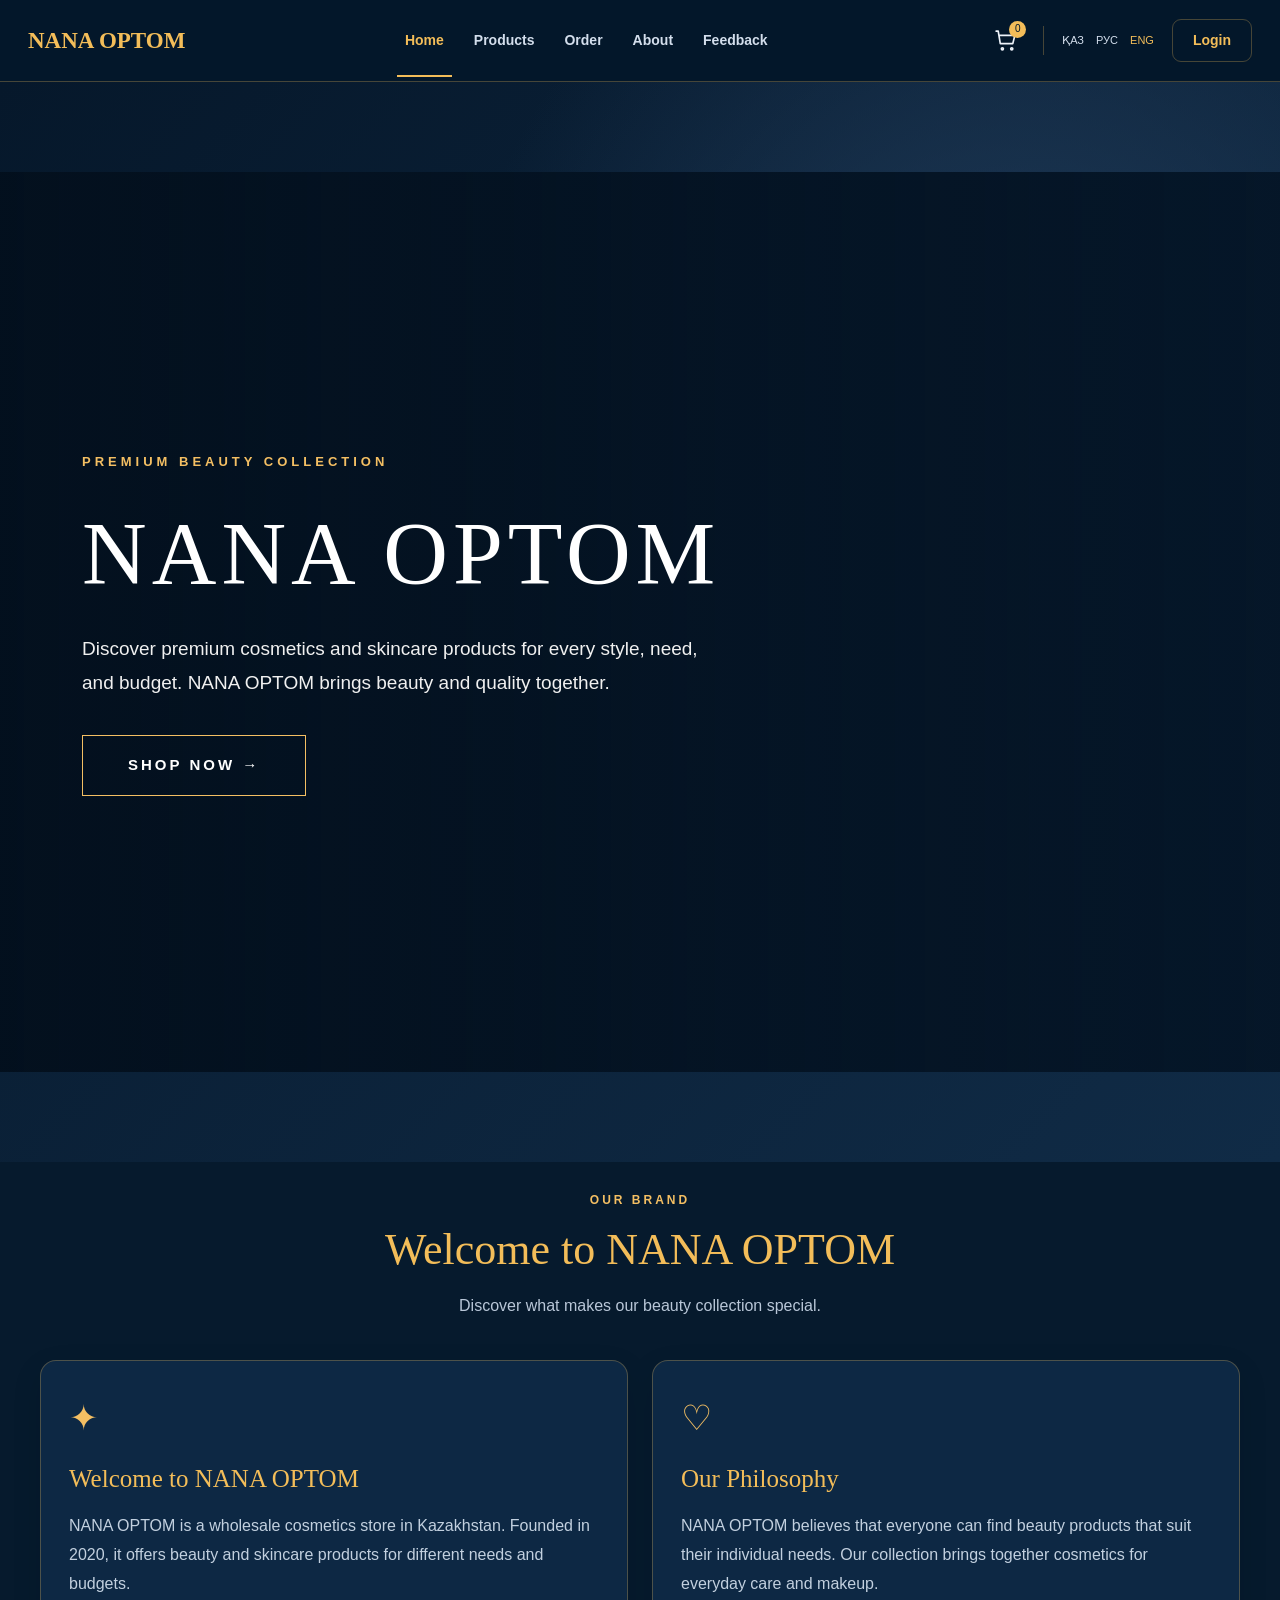
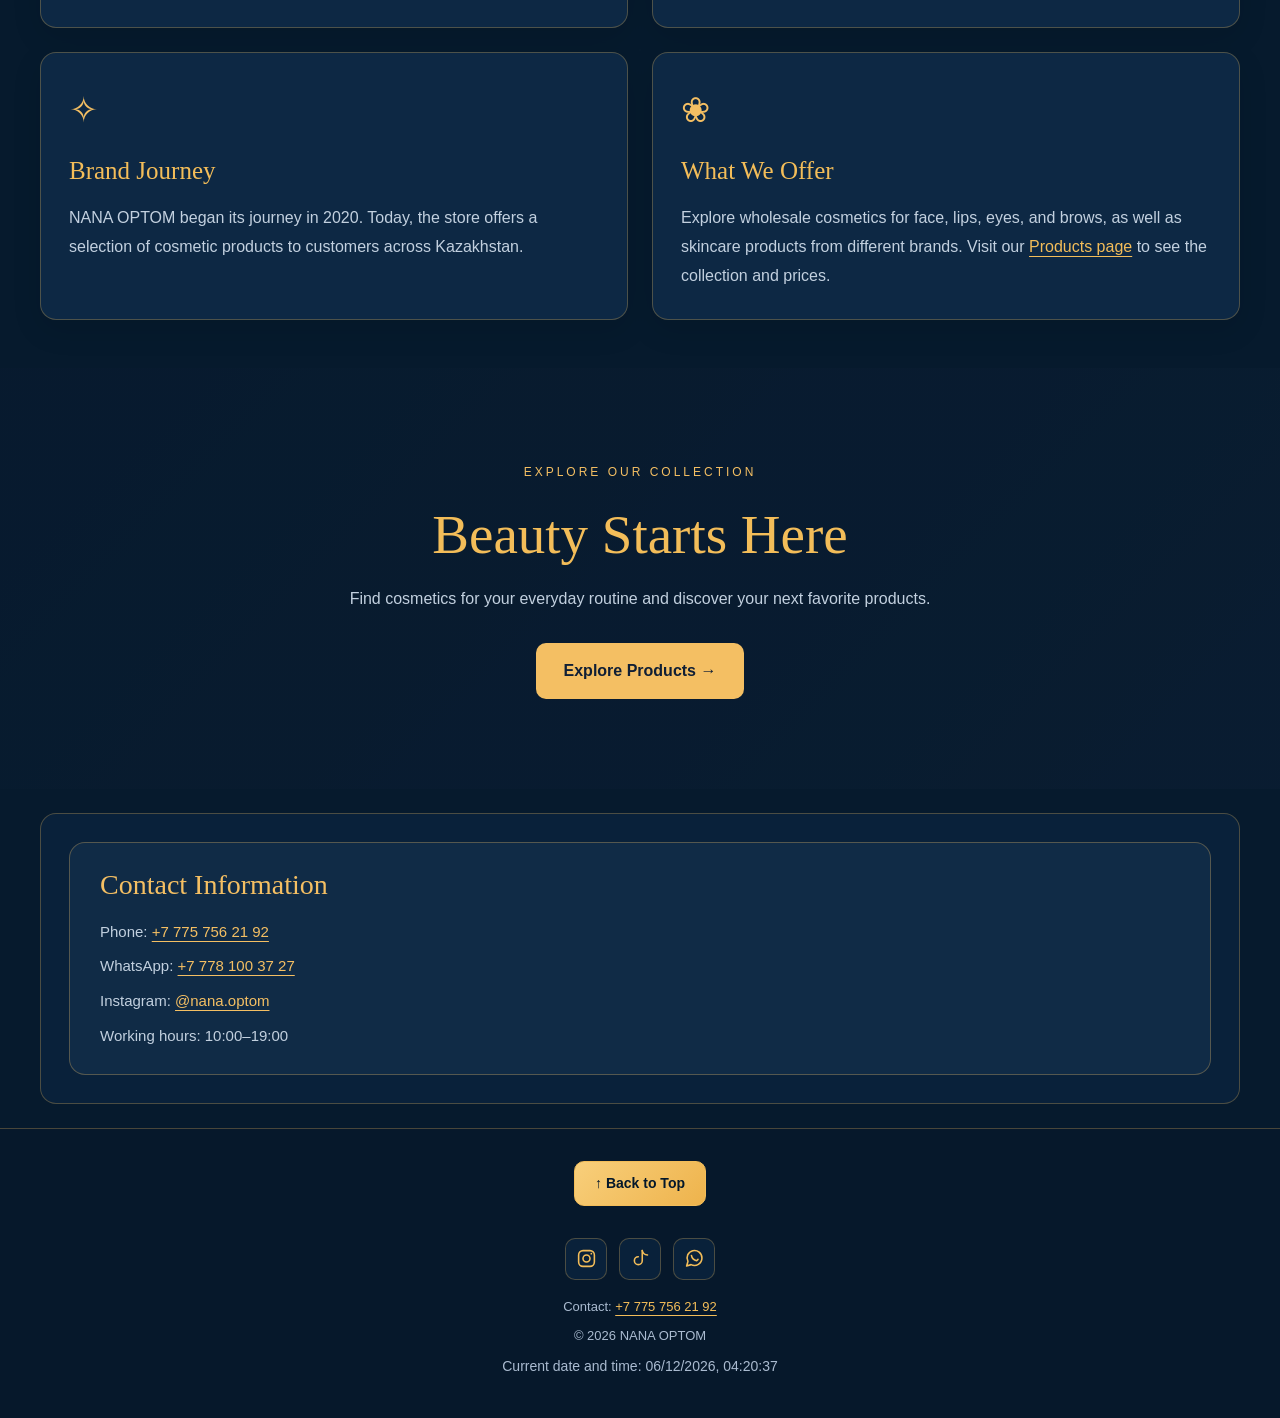
==== commit 89fd634b: "final project" ====
--- a/index.html
+++ b/index.html
@@ -15,10 +15,10 @@
     <link href="https://cdn.jsdelivr.net/npm/bootstrap@5.3.3/dist/css/bootstrap.min.css" rel="stylesheet">
 
     <!-- Custom CSS -->
-    <link rel="stylesheet" href="css/base.css">
-    <link rel="stylesheet" href="css/theme.css">
-    <link rel="stylesheet" href="css/home.css">
-    <link rel="stylesheet" href="css/inner-pages.css">
+    <link rel="stylesheet" href="../css/base.css">
+    <link rel="stylesheet" href="../css/theme.css">
+    <link rel="stylesheet" href="../css/home.css">
+    <link rel="stylesheet" href="../css/inner-pages.css">
 </head>
 
 <body>
@@ -85,7 +85,7 @@
            loop
            playsinline
            preload="metadata">
-        <source src="videos/nana-beauty.mp4" type="video/mp4">
+        <source src="../videos/nana-beauty.mp4" type="video/mp4">
     </video>
 
     <div class="home-video-overlay"></div>
@@ -310,7 +310,7 @@
 
 <!-- JavaScript -->
 <script src="https://cdn.jsdelivr.net/npm/bootstrap@5.3.3/dist/js/bootstrap.bundle.min.js"></script>
-<script src="js/main.js" defer></script>
+<script src="../js/main.js" defer></script>
 
 </body>
-</html>
+</html>
